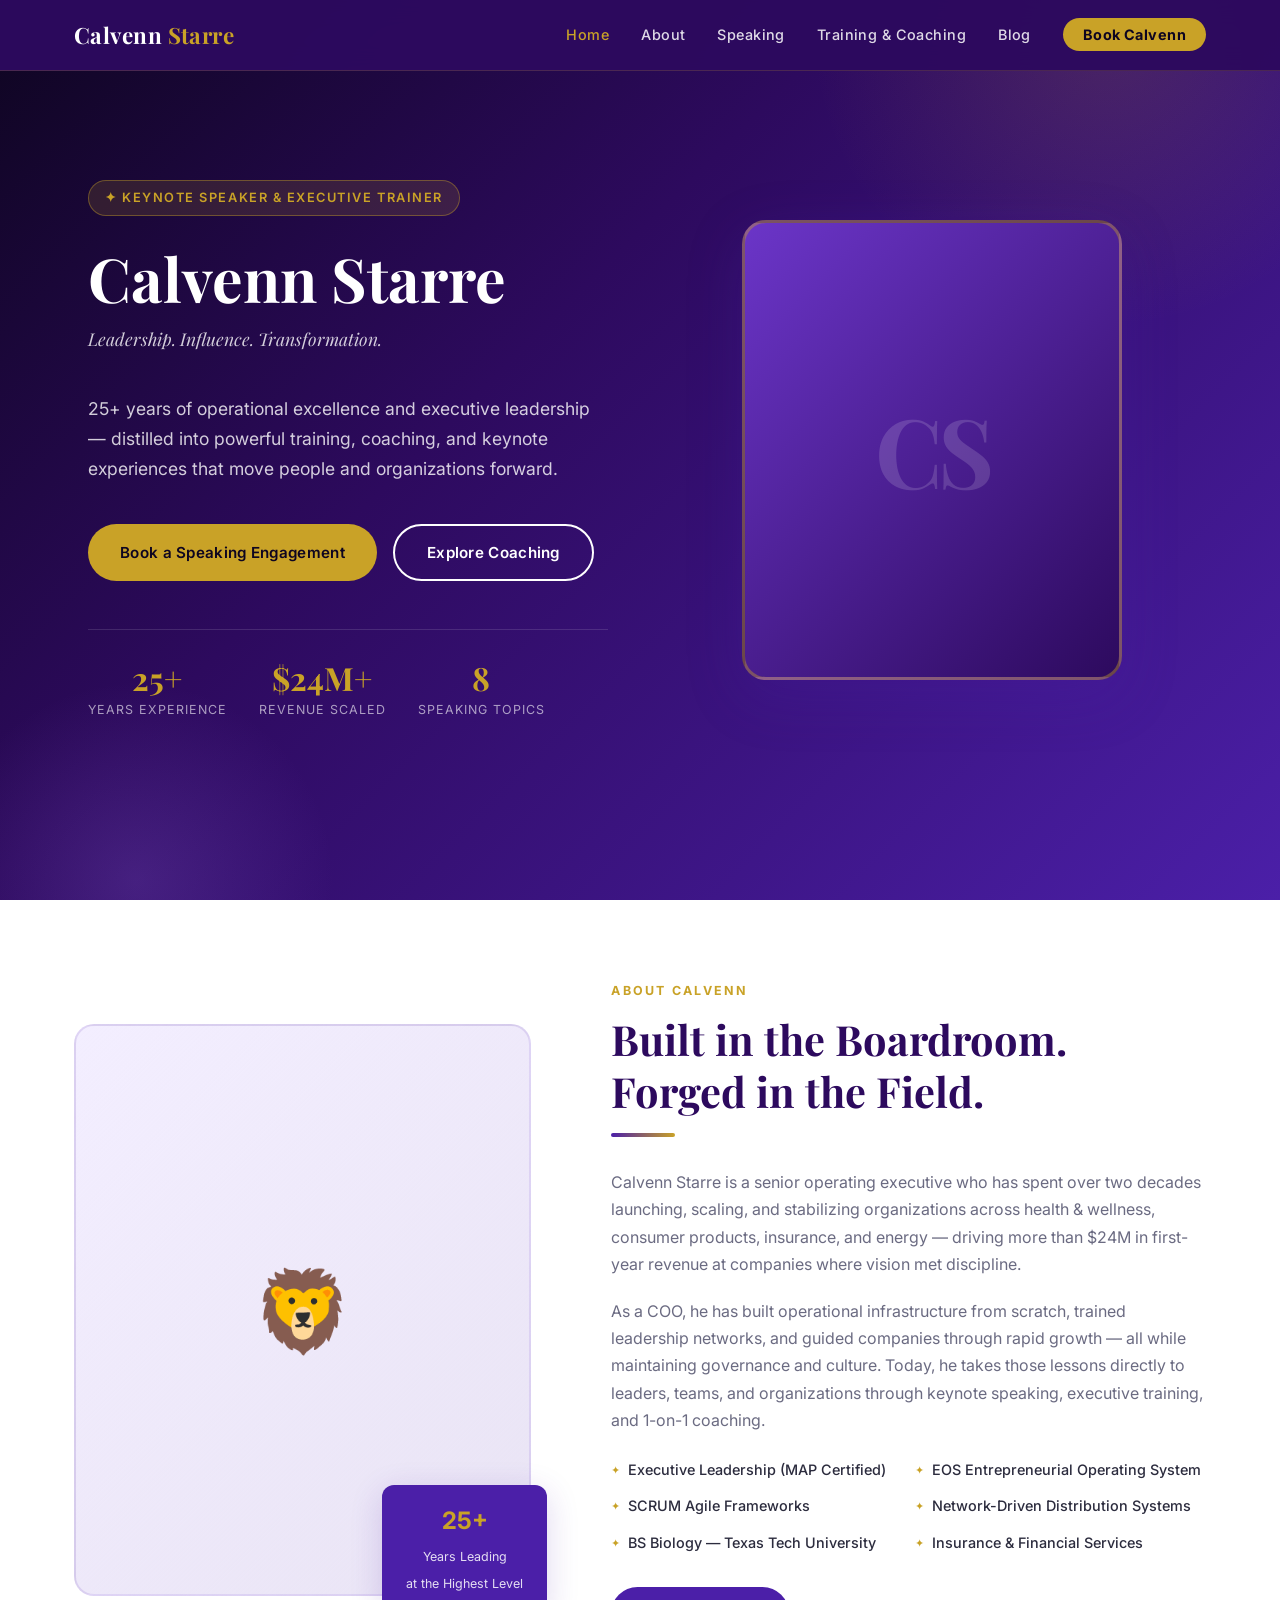
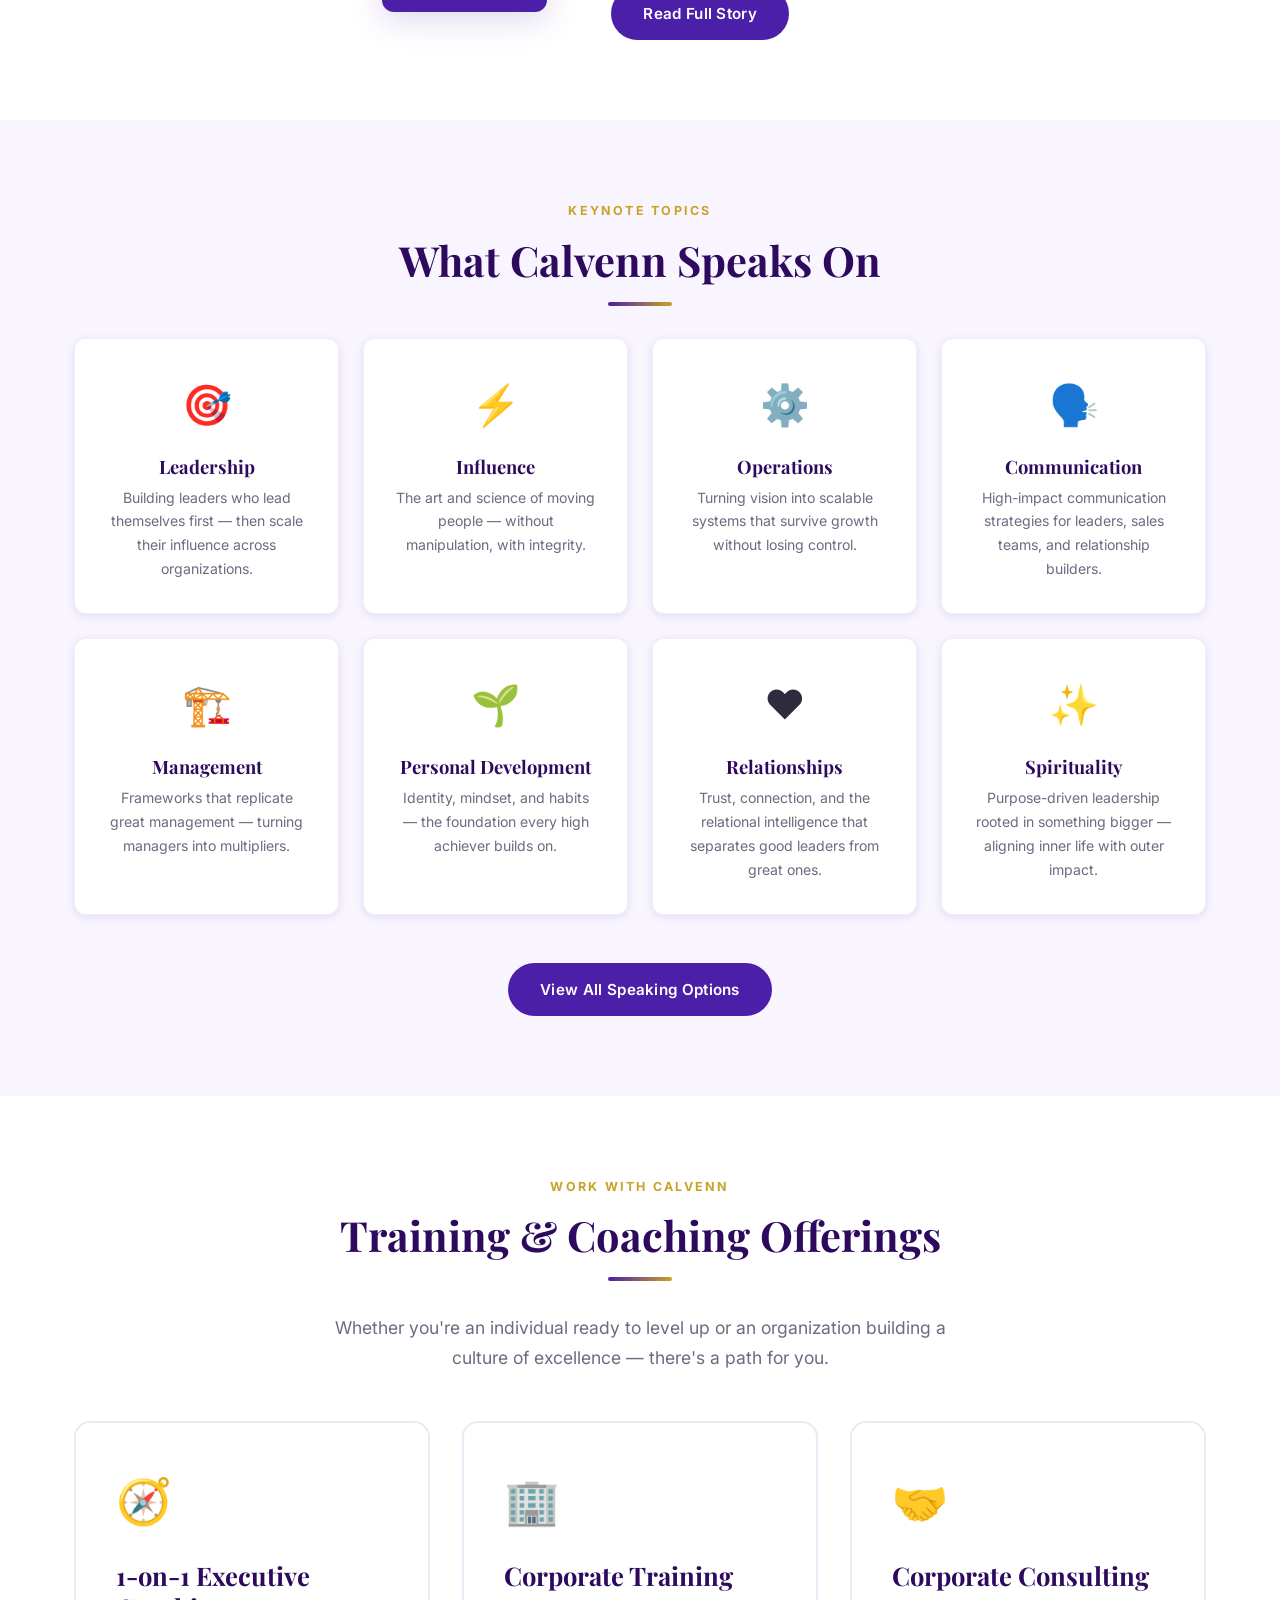
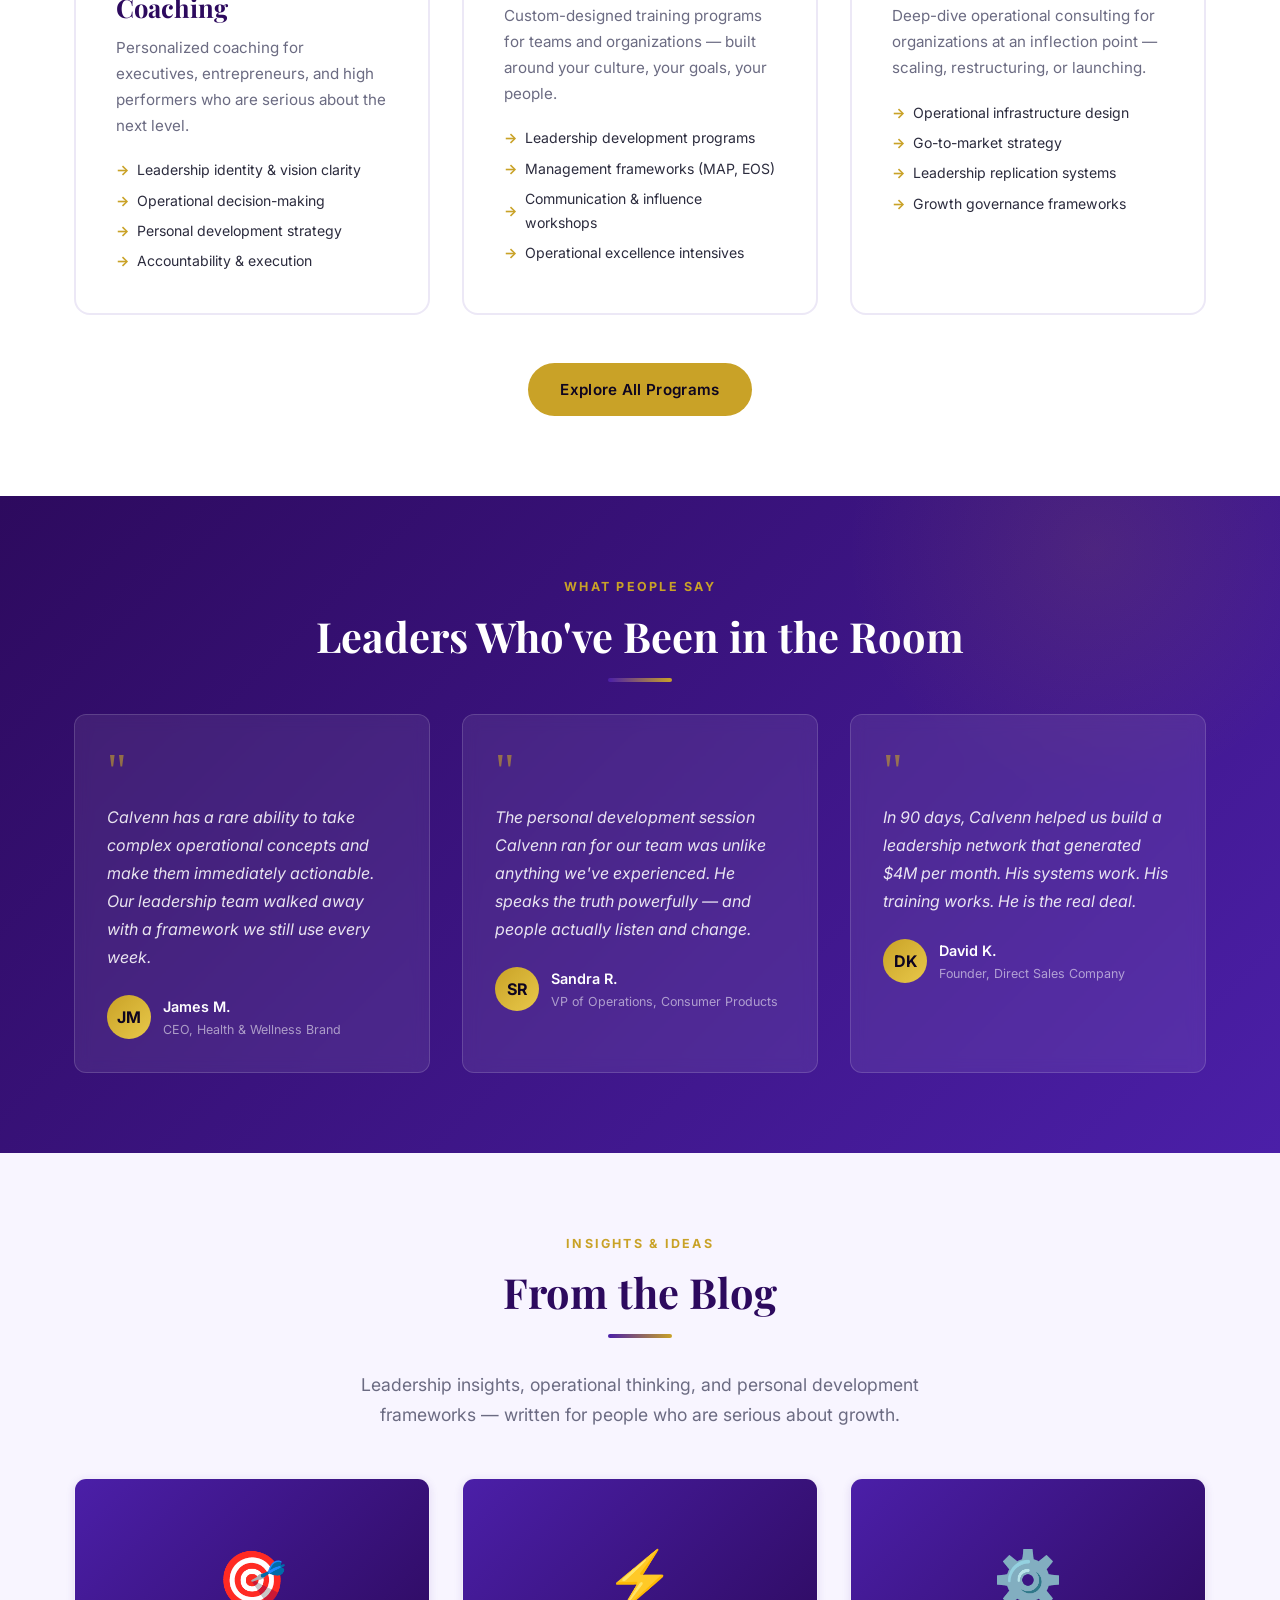
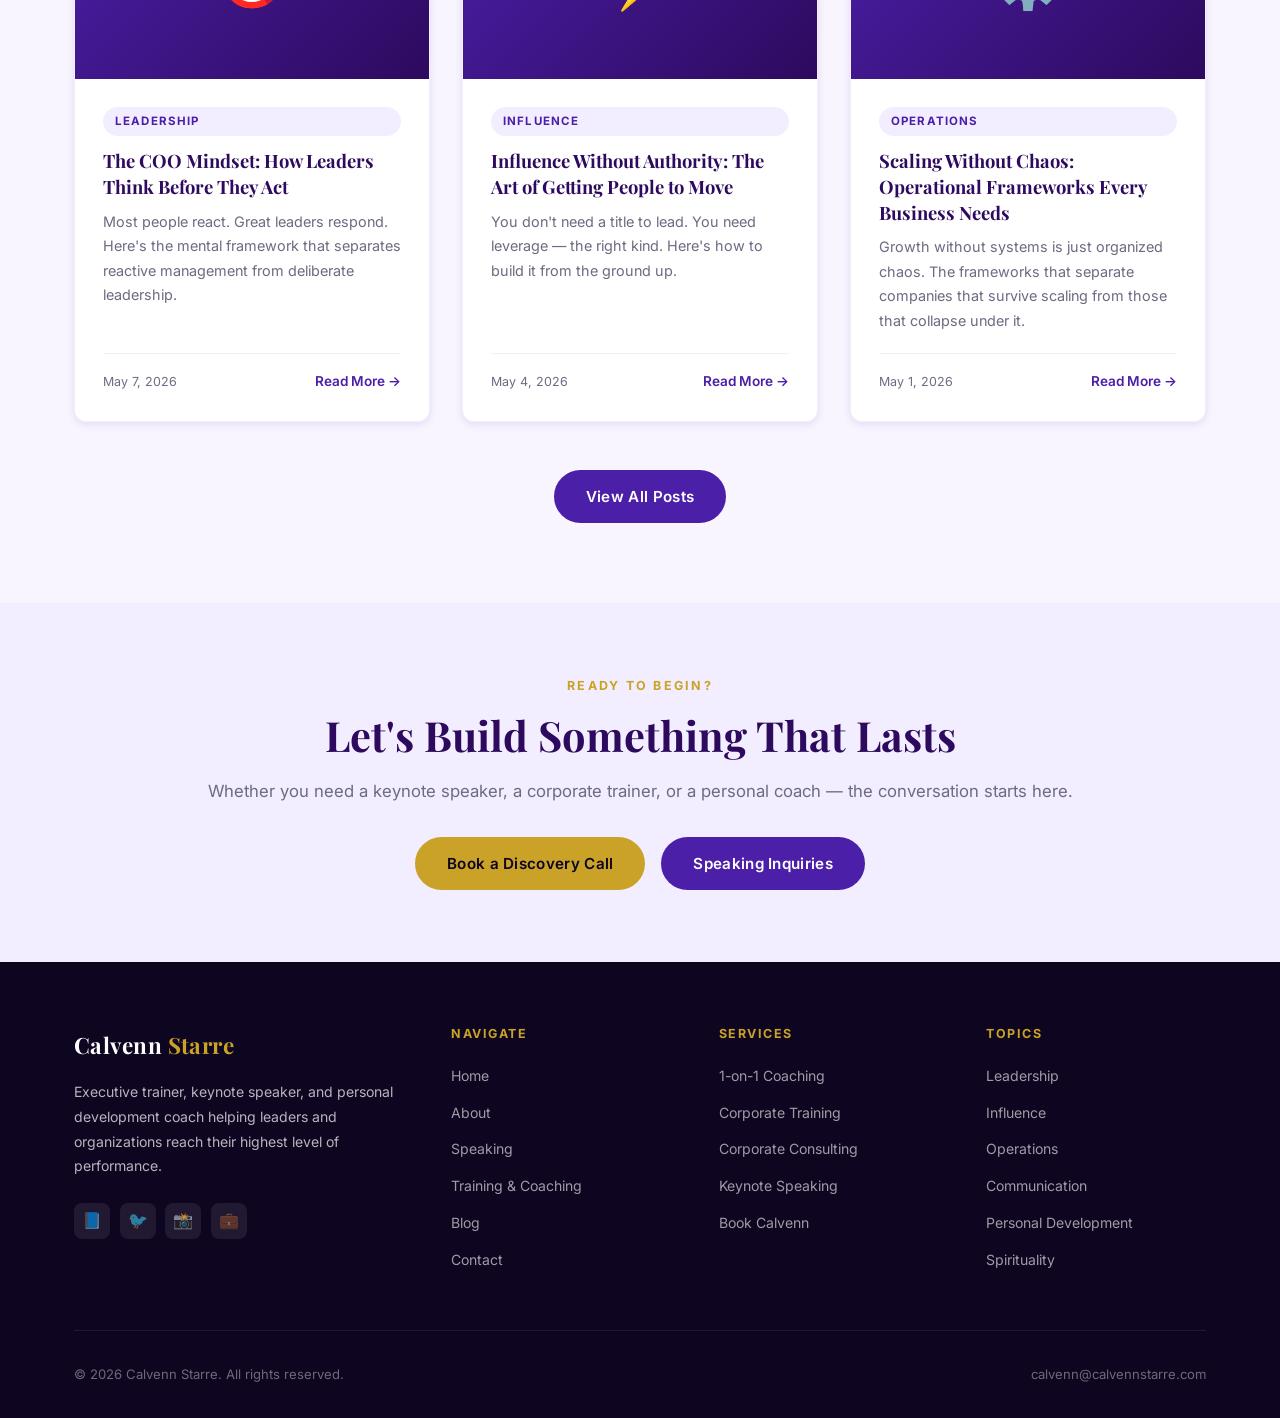
==== index.html @ dfe0d77c "Initial build: Calvenn Starre personal website — royal purple theme, 6 pages + 5 blog posts" ====
<!DOCTYPE html>
<html lang="en">
<head>
  <meta charset="UTF-8" />
  <meta name="viewport" content="width=device-width, initial-scale=1.0" />
  <title>Calvenn Starre — Executive Trainer, Keynote Speaker & Coach</title>
  <meta name="description" content="Calvenn Starre is an executive trainer, keynote speaker, and personal development coach with 25+ years scaling organizations and leading high-performance teams." />
  <link rel="preconnect" href="https://fonts.googleapis.com" />
  <link href="https://fonts.googleapis.com/css2?family=Playfair+Display:ital,wght@0,600;0,700;1,500&family=Inter:wght@400;500;600;700&display=swap" rel="stylesheet" />
  <link rel="stylesheet" href="css/style.css" />
</head>
<body>

<!-- NAV -->
<nav>
  <div class="nav-inner">
    <a href="index.html" class="nav-logo">Calvenn <span>Starre</span></a>
    <ul class="nav-links">
      <li><a href="index.html" class="active">Home</a></li>
      <li><a href="about.html">About</a></li>
      <li><a href="speaking.html">Speaking</a></li>
      <li><a href="training.html">Training & Coaching</a></li>
      <li><a href="blog/index.html">Blog</a></li>
      <li><a href="contact.html" class="nav-cta">Book Calvenn</a></li>
    </ul>
    <button class="hamburger" aria-label="Menu">
      <span></span><span></span><span></span>
    </button>
  </div>
</nav>

<!-- HERO -->
<section class="hero">
  <div class="container">
    <div class="hero-inner">
      <div class="hero-content">
        <div class="hero-tag">✦ Keynote Speaker &amp; Executive Trainer</div>
        <h1>Calvenn Starre</h1>
        <p class="hero-subtitle">Leadership. Influence. Transformation.</p>
        <p>25+ years of operational excellence and executive leadership — distilled into powerful training, coaching, and keynote experiences that move people and organizations forward.</p>
        <div class="hero-buttons">
          <a href="speaking.html" class="btn btn-primary">Book a Speaking Engagement</a>
          <a href="training.html" class="btn btn-outline">Explore Coaching</a>
        </div>
        <div class="hero-stats">
          <div class="stat-item">
            <div class="stat-number">25+</div>
            <div class="stat-label">Years Experience</div>
          </div>
          <div class="stat-item">
            <div class="stat-number">$24M+</div>
            <div class="stat-label">Revenue Scaled</div>
          </div>
          <div class="stat-item">
            <div class="stat-number">8</div>
            <div class="stat-label">Speaking Topics</div>
          </div>
        </div>
      </div>
      <div class="hero-image">
        <div class="hero-avatar">
          <div class="hero-avatar-placeholder">CS</div>
        </div>
      </div>
    </div>
  </div>
</section>

<!-- ABOUT SNIPPET -->
<section class="about-section">
  <div class="container">
    <div class="about-inner">
      <div class="about-image-wrap">
        <div class="about-img-box">🦁</div>
        <div class="about-badge">
          <strong>25+</strong>
          <span>Years Leading<br>at the Highest Level</span>
        </div>
      </div>
      <div class="about-content">
        <span class="section-label">About Calvenn</span>
        <h2 class="section-title">Built in the Boardroom.<br>Forged in the Field.</h2>
        <div class="divider left"></div>
        <p>Calvenn Starre is a senior operating executive who has spent over two decades launching, scaling, and stabilizing organizations across health &amp; wellness, consumer products, insurance, and energy — driving more than $24M in first-year revenue at companies where vision met discipline.</p>
        <p>As a COO, he has built operational infrastructure from scratch, trained leadership networks, and guided companies through rapid growth — all while maintaining governance and culture. Today, he takes those lessons directly to leaders, teams, and organizations through keynote speaking, executive training, and 1-on-1 coaching.</p>
        <ul class="credential-list">
          <li>Executive Leadership (MAP Certified)</li>
          <li>EOS Entrepreneurial Operating System</li>
          <li>SCRUM Agile Frameworks</li>
          <li>Network-Driven Distribution Systems</li>
          <li>BS Biology — Texas Tech University</li>
          <li>Insurance &amp; Financial Services</li>
        </ul>
        <a href="about.html" class="btn btn-purple">Read Full Story</a>
      </div>
    </div>
  </div>
</section>

<!-- SPEAKING TOPICS -->
<section class="topics-section">
  <div class="container">
    <div class="text-center">
      <span class="section-label">Keynote Topics</span>
      <h2 class="section-title">What Calvenn Speaks On</h2>
      <div class="divider"></div>
    </div>
    <div class="grid-4">
      <div class="topic-card">
        <div class="topic-icon">🎯</div>
        <h4>Leadership</h4>
        <p>Building leaders who lead themselves first — then scale their influence across organizations.</p>
      </div>
      <div class="topic-card">
        <div class="topic-icon">⚡</div>
        <h4>Influence</h4>
        <p>The art and science of moving people — without manipulation, with integrity.</p>
      </div>
      <div class="topic-card">
        <div class="topic-icon">⚙️</div>
        <h4>Operations</h4>
        <p>Turning vision into scalable systems that survive growth without losing control.</p>
      </div>
      <div class="topic-card">
        <div class="topic-icon">🗣️</div>
        <h4>Communication</h4>
        <p>High-impact communication strategies for leaders, sales teams, and relationship builders.</p>
      </div>
      <div class="topic-card">
        <div class="topic-icon">🏗️</div>
        <h4>Management</h4>
        <p>Frameworks that replicate great management — turning managers into multipliers.</p>
      </div>
      <div class="topic-card">
        <div class="topic-icon">🌱</div>
        <h4>Personal Development</h4>
        <p>Identity, mindset, and habits — the foundation every high achiever builds on.</p>
      </div>
      <div class="topic-card">
        <div class="topic-icon">❤️</div>
        <h4>Relationships</h4>
        <p>Trust, connection, and the relational intelligence that separates good leaders from great ones.</p>
      </div>
      <div class="topic-card">
        <div class="topic-icon">✨</div>
        <h4>Spirituality</h4>
        <p>Purpose-driven leadership rooted in something bigger — aligning inner life with outer impact.</p>
      </div>
    </div>
    <div class="text-center" style="margin-top:3rem;">
      <a href="speaking.html" class="btn btn-purple">View All Speaking Options</a>
    </div>
  </div>
</section>

<!-- SERVICES -->
<section class="services-section">
  <div class="container">
    <div class="text-center">
      <span class="section-label">Work With Calvenn</span>
      <h2 class="section-title">Training &amp; Coaching Offerings</h2>
      <div class="divider"></div>
      <p class="section-subtitle">Whether you're an individual ready to level up or an organization building a culture of excellence — there's a path for you.</p>
    </div>
    <div class="grid-3">
      <div class="service-card">
        <div class="service-icon">🧭</div>
        <h3>1-on-1 Executive Coaching</h3>
        <p>Personalized coaching for executives, entrepreneurs, and high performers who are serious about the next level.</p>
        <ul class="service-list">
          <li>Leadership identity &amp; vision clarity</li>
          <li>Operational decision-making</li>
          <li>Personal development strategy</li>
          <li>Accountability &amp; execution</li>
        </ul>
      </div>
      <div class="service-card">
        <div class="service-icon">🏢</div>
        <h3>Corporate Training</h3>
        <p>Custom-designed training programs for teams and organizations — built around your culture, your goals, your people.</p>
        <ul class="service-list">
          <li>Leadership development programs</li>
          <li>Management frameworks (MAP, EOS)</li>
          <li>Communication &amp; influence workshops</li>
          <li>Operational excellence intensives</li>
        </ul>
      </div>
      <div class="service-card">
        <div class="service-icon">🤝</div>
        <h3>Corporate Consulting</h3>
        <p>Deep-dive operational consulting for organizations at an inflection point — scaling, restructuring, or launching.</p>
        <ul class="service-list">
          <li>Operational infrastructure design</li>
          <li>Go-to-market strategy</li>
          <li>Leadership replication systems</li>
          <li>Growth governance frameworks</li>
        </ul>
      </div>
    </div>
    <div class="text-center" style="margin-top:3rem;">
      <a href="training.html" class="btn btn-primary">Explore All Programs</a>
    </div>
  </div>
</section>

<!-- TESTIMONIALS -->
<section class="testimonials-section">
  <div class="container">
    <div class="text-center">
      <span class="section-label" style="color: var(--gold);">What People Say</span>
      <h2 class="section-title text-white">Leaders Who've Been in the Room</h2>
      <div class="divider"></div>
    </div>
    <div class="grid-3">
      <div class="testimonial-card">
        <div class="testimonial-quote">"</div>
        <p class="testimonial-text">Calvenn has a rare ability to take complex operational concepts and make them immediately actionable. Our leadership team walked away with a framework we still use every week.</p>
        <div class="testimonial-author">
          <div class="author-avatar">JM</div>
          <div>
            <div class="author-name">James M.</div>
            <div class="author-title">CEO, Health &amp; Wellness Brand</div>
          </div>
        </div>
      </div>
      <div class="testimonial-card">
        <div class="testimonial-quote">"</div>
        <p class="testimonial-text">The personal development session Calvenn ran for our team was unlike anything we've experienced. He speaks the truth powerfully — and people actually listen and change.</p>
        <div class="testimonial-author">
          <div class="author-avatar">SR</div>
          <div>
            <div class="author-name">Sandra R.</div>
            <div class="author-title">VP of Operations, Consumer Products</div>
          </div>
        </div>
      </div>
      <div class="testimonial-card">
        <div class="testimonial-quote">"</div>
        <p class="testimonial-text">In 90 days, Calvenn helped us build a leadership network that generated $4M per month. His systems work. His training works. He is the real deal.</p>
        <div class="testimonial-author">
          <div class="author-avatar">DK</div>
          <div>
            <div class="author-name">David K.</div>
            <div class="author-title">Founder, Direct Sales Company</div>
          </div>
        </div>
      </div>
    </div>
  </div>
</section>

<!-- BLOG PREVIEW -->
<section class="blog-section">
  <div class="container">
    <div class="text-center">
      <span class="section-label">Insights &amp; Ideas</span>
      <h2 class="section-title">From the Blog</h2>
      <div class="divider"></div>
      <p class="section-subtitle">Leadership insights, operational thinking, and personal development frameworks — written for people who are serious about growth.</p>
    </div>
    <div class="grid-3">
      <div class="blog-card">
        <div class="blog-card-img">🎯</div>
        <div class="blog-card-body">
          <span class="blog-tag">Leadership</span>
          <h3>The COO Mindset: How Leaders Think Before They Act</h3>
          <p>Most people react. Great leaders respond. Here's the mental framework that separates reactive management from deliberate leadership.</p>
          <div class="blog-meta">
            <span>May 7, 2026</span>
            <a href="blog/coo-mindset.html" class="read-more">Read More →</a>
          </div>
        </div>
      </div>
      <div class="blog-card">
        <div class="blog-card-img">⚡</div>
        <div class="blog-card-body">
          <span class="blog-tag">Influence</span>
          <h3>Influence Without Authority: The Art of Getting People to Move</h3>
          <p>You don't need a title to lead. You need leverage — the right kind. Here's how to build it from the ground up.</p>
          <div class="blog-meta">
            <span>May 4, 2026</span>
            <a href="blog/influence-without-authority.html" class="read-more">Read More →</a>
          </div>
        </div>
      </div>
      <div class="blog-card">
        <div class="blog-card-img">⚙️</div>
        <div class="blog-card-body">
          <span class="blog-tag">Operations</span>
          <h3>Scaling Without Chaos: Operational Frameworks Every Business Needs</h3>
          <p>Growth without systems is just organized chaos. The frameworks that separate companies that survive scaling from those that collapse under it.</p>
          <div class="blog-meta">
            <span>May 1, 2026</span>
            <a href="blog/scaling-without-chaos.html" class="read-more">Read More →</a>
          </div>
        </div>
      </div>
    </div>
    <div class="text-center" style="margin-top:3rem;">
      <a href="blog/index.html" class="btn btn-purple">View All Posts</a>
    </div>
  </div>
</section>

<!-- CTA -->
<section class="cta-section">
  <div class="container">
    <span class="section-label">Ready to Begin?</span>
    <h2>Let's Build Something That Lasts</h2>
    <p>Whether you need a keynote speaker, a corporate trainer, or a personal coach — the conversation starts here.</p>
    <div style="display:flex; gap:1rem; justify-content:center; flex-wrap:wrap;">
      <a href="contact.html" class="btn btn-primary">Book a Discovery Call</a>
      <a href="speaking.html" class="btn btn-purple">Speaking Inquiries</a>
    </div>
  </div>
</section>

<!-- FOOTER -->
<footer>
  <div class="container">
    <div class="footer-inner">
      <div class="footer-brand">
        <a href="index.html" class="nav-logo">Calvenn <span>Starre</span></a>
        <p>Executive trainer, keynote speaker, and personal development coach helping leaders and organizations reach their highest level of performance.</p>
        <div class="footer-social">
          <a href="https://facebook.com/calvennstarre" target="_blank" rel="noopener" title="Facebook">📘</a>
          <a href="https://x.com/calvenn" target="_blank" rel="noopener" title="X / Twitter">🐦</a>
          <a href="https://instagram.com/calvennstarre" target="_blank" rel="noopener" title="Instagram">📸</a>
          <a href="https://linkedin.com/in/calvennstarre" target="_blank" rel="noopener" title="LinkedIn">💼</a>
        </div>
      </div>
      <div class="footer-col">
        <h5>Navigate</h5>
        <ul>
          <li><a href="index.html">Home</a></li>
          <li><a href="about.html">About</a></li>
          <li><a href="speaking.html">Speaking</a></li>
          <li><a href="training.html">Training &amp; Coaching</a></li>
          <li><a href="blog/index.html">Blog</a></li>
          <li><a href="contact.html">Contact</a></li>
        </ul>
      </div>
      <div class="footer-col">
        <h5>Services</h5>
        <ul>
          <li><a href="training.html">1-on-1 Coaching</a></li>
          <li><a href="training.html">Corporate Training</a></li>
          <li><a href="training.html">Corporate Consulting</a></li>
          <li><a href="speaking.html">Keynote Speaking</a></li>
          <li><a href="contact.html">Book Calvenn</a></li>
        </ul>
      </div>
      <div class="footer-col">
        <h5>Topics</h5>
        <ul>
          <li><a href="speaking.html">Leadership</a></li>
          <li><a href="speaking.html">Influence</a></li>
          <li><a href="speaking.html">Operations</a></li>
          <li><a href="speaking.html">Communication</a></li>
          <li><a href="speaking.html">Personal Development</a></li>
          <li><a href="speaking.html">Spirituality</a></li>
        </ul>
      </div>
    </div>
    <div class="footer-bottom">
      <span>© 2026 Calvenn Starre. All rights reserved.</span>
      <span>calvenn@calvennstarre.com</span>
    </div>
  </div>
</footer>

<script src="js/main.js"></script>
</body>
</html>
---- css/style.css ----
/* ================================================
   CALVENN STARRE — Personal Website
   Theme: Royal Purple + Gold
   ================================================ */

:root {
  --purple-deep:   #2D0A5E;
  --purple-royal:  #4B1FA8;
  --purple-mid:    #6B35C8;
  --purple-light:  #9B6EE8;
  --purple-pale:   #F3EEFF;
  --gold:          #C9A227;
  --gold-light:    #E8C84A;
  --dark:          #0E0520;
  --charcoal:      #2C2C3E;
  --gray:          #6B6B82;
  --light-gray:    #F8F5FF;
  --white:         #FFFFFF;
  --font-heading:  'Playfair Display', Georgia, serif;
  --font-body:     'Inter', 'Segoe UI', sans-serif;
  --shadow-sm:     0 2px 8px rgba(75,31,168,0.12);
  --shadow-md:     0 8px 32px rgba(75,31,168,0.18);
  --shadow-lg:     0 16px 56px rgba(75,31,168,0.22);
  --radius:        12px;
  --transition:    all 0.3s ease;
}

*, *::before, *::after { box-sizing: border-box; margin: 0; padding: 0; }

html { scroll-behavior: smooth; }

body {
  font-family: var(--font-body);
  color: var(--charcoal);
  background: var(--white);
  line-height: 1.7;
  font-size: 16px;
}

img { max-width: 100%; height: auto; display: block; }
a { color: var(--purple-royal); text-decoration: none; transition: var(--transition); }
a:hover { color: var(--gold); }

/* ── TYPOGRAPHY ──────────────────────────────── */
h1,h2,h3,h4,h5 {
  font-family: var(--font-heading);
  line-height: 1.25;
  color: var(--purple-deep);
}
h1 { font-size: clamp(2.2rem, 5vw, 3.8rem); }
h2 { font-size: clamp(1.8rem, 3.5vw, 2.6rem); }
h3 { font-size: clamp(1.2rem, 2.5vw, 1.6rem); }
h4 { font-size: 1.15rem; }

.section-label {
  font-size: 0.78rem;
  font-weight: 700;
  letter-spacing: 0.18em;
  text-transform: uppercase;
  color: var(--gold);
  display: block;
  margin-bottom: 0.75rem;
}

.section-title {
  margin-bottom: 1rem;
}

.section-subtitle {
  font-size: 1.1rem;
  color: var(--gray);
  max-width: 620px;
  margin: 0 auto 3rem;
}

/* ── LAYOUT ──────────────────────────────────── */
.container {
  max-width: 1180px;
  margin: 0 auto;
  padding: 0 1.5rem;
}

section { padding: 5rem 0; }

.text-center { text-align: center; }
.text-white { color: var(--white) !important; }
.text-gold { color: var(--gold) !important; }

/* ── BUTTONS ─────────────────────────────────── */
.btn {
  display: inline-flex;
  align-items: center;
  gap: 0.5rem;
  padding: 0.85rem 2rem;
  border-radius: 50px;
  font-weight: 600;
  font-size: 0.95rem;
  cursor: pointer;
  border: none;
  transition: var(--transition);
  text-decoration: none;
  letter-spacing: 0.02em;
}

.btn-primary {
  background: var(--gold);
  color: var(--dark);
}
.btn-primary:hover {
  background: var(--gold-light);
  color: var(--dark);
  transform: translateY(-2px);
  box-shadow: 0 6px 24px rgba(201,162,39,0.4);
}

.btn-outline {
  background: transparent;
  color: var(--white);
  border: 2px solid var(--white);
}
.btn-outline:hover {
  background: var(--white);
  color: var(--purple-royal);
  transform: translateY(-2px);
}

.btn-purple {
  background: var(--purple-royal);
  color: var(--white);
}
.btn-purple:hover {
  background: var(--purple-deep);
  color: var(--white);
  transform: translateY(-2px);
  box-shadow: var(--shadow-md);
}

/* ── NAV ─────────────────────────────────────── */
nav {
  position: fixed;
  top: 0; left: 0; right: 0;
  z-index: 1000;
  background: rgba(45, 10, 94, 0.97);
  backdrop-filter: blur(12px);
  border-bottom: 1px solid rgba(201,162,39,0.2);
  transition: var(--transition);
}

.nav-inner {
  display: flex;
  align-items: center;
  justify-content: space-between;
  padding: 1rem 1.5rem;
  max-width: 1180px;
  margin: 0 auto;
}

.nav-logo {
  font-family: var(--font-heading);
  font-size: 1.4rem;
  color: var(--white);
  font-weight: 700;
  letter-spacing: 0.02em;
}
.nav-logo span { color: var(--gold); }

.nav-links {
  display: flex;
  align-items: center;
  gap: 2rem;
  list-style: none;
}

.nav-links a {
  color: rgba(255,255,255,0.85);
  font-size: 0.9rem;
  font-weight: 500;
  letter-spacing: 0.03em;
  transition: var(--transition);
}
.nav-links a:hover, .nav-links a.active { color: var(--gold); }

.nav-cta {
  background: var(--gold);
  color: var(--dark) !important;
  padding: 0.5rem 1.25rem;
  border-radius: 50px;
  font-weight: 700 !important;
}
.nav-cta:hover {
  background: var(--gold-light) !important;
  color: var(--dark) !important;
}

.hamburger {
  display: none;
  flex-direction: column;
  gap: 5px;
  cursor: pointer;
  background: none;
  border: none;
  padding: 4px;
}
.hamburger span {
  display: block;
  width: 24px;
  height: 2px;
  background: var(--white);
  border-radius: 2px;
  transition: var(--transition);
}

/* ── HERO ────────────────────────────────────── */
.hero {
  background: linear-gradient(135deg, var(--dark) 0%, var(--purple-deep) 40%, var(--purple-royal) 100%);
  min-height: 100vh;
  display: flex;
  align-items: center;
  position: relative;
  overflow: hidden;
  padding-top: 80px;
}

.hero::before {
  content: '';
  position: absolute;
  top: -30%;
  right: -10%;
  width: 600px;
  height: 600px;
  background: radial-gradient(circle, rgba(201,162,39,0.15) 0%, transparent 70%);
  pointer-events: none;
}

.hero::after {
  content: '';
  position: absolute;
  bottom: -20%;
  left: -5%;
  width: 400px;
  height: 400px;
  background: radial-gradient(circle, rgba(155,110,232,0.2) 0%, transparent 70%);
  pointer-events: none;
}

.hero-inner {
  display: grid;
  grid-template-columns: 1fr 1fr;
  gap: 4rem;
  align-items: center;
  padding: 4rem 0;
}

.hero-tag {
  display: inline-flex;
  align-items: center;
  gap: 0.5rem;
  background: rgba(201,162,39,0.15);
  border: 1px solid rgba(201,162,39,0.4);
  color: var(--gold);
  font-size: 0.8rem;
  font-weight: 600;
  letter-spacing: 0.12em;
  text-transform: uppercase;
  padding: 0.4rem 1rem;
  border-radius: 50px;
  margin-bottom: 1.5rem;
}

.hero h1 {
  color: var(--white);
  margin-bottom: 0.5rem;
}

.hero-subtitle {
  font-family: var(--font-heading);
  font-size: clamp(1.1rem, 2vw, 1.4rem);
  color: var(--gold);
  margin-bottom: 1.5rem;
  font-style: italic;
}

.hero p {
  color: rgba(255,255,255,0.8);
  font-size: 1.1rem;
  margin-bottom: 2.5rem;
  max-width: 520px;
}

.hero-buttons {
  display: flex;
  gap: 1rem;
  flex-wrap: wrap;
}

.hero-image {
  display: flex;
  justify-content: center;
  align-items: center;
}

.hero-avatar {
  width: 380px;
  height: 460px;
  border-radius: 24px;
  background: linear-gradient(135deg, var(--purple-mid), var(--purple-deep));
  border: 3px solid rgba(201,162,39,0.4);
  display: flex;
  align-items: center;
  justify-content: center;
  position: relative;
  box-shadow: var(--shadow-lg);
}

.hero-avatar-placeholder {
  font-family: var(--font-heading);
  font-size: 6rem;
  color: rgba(255,255,255,0.15);
  font-weight: 700;
  letter-spacing: -0.05em;
}

.hero-stats {
  display: flex;
  gap: 2rem;
  margin-top: 3rem;
  padding-top: 2rem;
  border-top: 1px solid rgba(255,255,255,0.12);
}

.stat-item { text-align: center; }
.stat-number {
  font-family: var(--font-heading);
  font-size: 2rem;
  font-weight: 700;
  color: var(--gold);
  line-height: 1;
}
.stat-label {
  font-size: 0.78rem;
  color: rgba(255,255,255,0.6);
  text-transform: uppercase;
  letter-spacing: 0.08em;
  margin-top: 0.3rem;
}

/* ── PAGE HERO (inner pages) ─────────────────── */
.page-hero {
  background: linear-gradient(135deg, var(--dark) 0%, var(--purple-deep) 60%, var(--purple-royal) 100%);
  padding: 8rem 0 5rem;
  text-align: center;
  position: relative;
  overflow: hidden;
}

.page-hero::before {
  content: '';
  position: absolute;
  top: -20%; right: -5%;
  width: 500px; height: 500px;
  background: radial-gradient(circle, rgba(201,162,39,0.12) 0%, transparent 70%);
  pointer-events: none;
}

.page-hero h1 { color: var(--white); margin-bottom: 1rem; }
.page-hero p { color: rgba(255,255,255,0.75); font-size: 1.15rem; max-width: 580px; margin: 0 auto; }

/* ── CARDS ───────────────────────────────────── */
.card {
  background: var(--white);
  border-radius: var(--radius);
  box-shadow: var(--shadow-sm);
  padding: 2.5rem;
  border: 1px solid rgba(75,31,168,0.08);
  transition: var(--transition);
}
.card:hover {
  box-shadow: var(--shadow-md);
  transform: translateY(-4px);
  border-color: rgba(201,162,39,0.25);
}

.card-icon {
  width: 56px; height: 56px;
  background: var(--purple-pale);
  border-radius: 14px;
  display: flex;
  align-items: center;
  justify-content: center;
  font-size: 1.6rem;
  margin-bottom: 1.25rem;
}

/* ── GRID LAYOUTS ────────────────────────────── */
.grid-2 { display: grid; grid-template-columns: repeat(2, 1fr); gap: 2rem; }
.grid-3 { display: grid; grid-template-columns: repeat(3, 1fr); gap: 2rem; }
.grid-4 { display: grid; grid-template-columns: repeat(4, 1fr); gap: 1.5rem; }

/* ── ABOUT SECTION (home) ────────────────────── */
.about-section {
  background: var(--white);
}

.about-inner {
  display: grid;
  grid-template-columns: 1fr 1.3fr;
  gap: 5rem;
  align-items: center;
}

.about-image-wrap {
  position: relative;
}

.about-img-box {
  width: 100%;
  aspect-ratio: 4/5;
  background: linear-gradient(135deg, var(--purple-pale), rgba(75,31,168,0.12));
  border-radius: 20px;
  border: 2px solid rgba(75,31,168,0.12);
  display: flex;
  align-items: center;
  justify-content: center;
  font-size: 5rem;
  color: var(--purple-light);
}

.about-badge {
  position: absolute;
  bottom: -1rem;
  right: -1rem;
  background: var(--purple-royal);
  color: var(--white);
  padding: 1rem 1.5rem;
  border-radius: var(--radius);
  box-shadow: var(--shadow-md);
  text-align: center;
}
.about-badge strong { display: block; font-size: 1.5rem; color: var(--gold); }
.about-badge span { font-size: 0.78rem; opacity: 0.85; }

.about-content p { margin-bottom: 1.25rem; color: var(--gray); }

.credential-list {
  list-style: none;
  display: grid;
  grid-template-columns: 1fr 1fr;
  gap: 0.75rem;
  margin: 1.5rem 0 2rem;
}
.credential-list li {
  display: flex;
  align-items: center;
  gap: 0.5rem;
  font-size: 0.9rem;
  color: var(--charcoal);
  font-weight: 500;
}
.credential-list li::before {
  content: '✦';
  color: var(--gold);
  font-size: 0.7rem;
  flex-shrink: 0;
}

/* ── TOPICS ──────────────────────────────────── */
.topics-section {
  background: var(--light-gray);
}

.topic-card {
  background: var(--white);
  border-radius: var(--radius);
  padding: 2rem;
  text-align: center;
  box-shadow: var(--shadow-sm);
  border: 1px solid rgba(75,31,168,0.07);
  transition: var(--transition);
}
.topic-card:hover {
  box-shadow: var(--shadow-md);
  transform: translateY(-4px);
  border-color: var(--gold);
}
.topic-card .topic-icon {
  font-size: 2.5rem;
  margin-bottom: 1rem;
}
.topic-card h4 {
  color: var(--purple-deep);
  margin-bottom: 0.5rem;
}
.topic-card p {
  font-size: 0.88rem;
  color: var(--gray);
}

/* ── SERVICES ────────────────────────────────── */
.services-section {
  background: var(--white);
}

.service-card {
  border: 2px solid rgba(75,31,168,0.1);
  border-radius: 16px;
  padding: 2.5rem;
  transition: var(--transition);
  position: relative;
  overflow: hidden;
}
.service-card::before {
  content: '';
  position: absolute;
  top: 0; left: 0; right: 0;
  height: 4px;
  background: linear-gradient(90deg, var(--purple-royal), var(--gold));
  transform: scaleX(0);
  transition: var(--transition);
}
.service-card:hover::before { transform: scaleX(1); }
.service-card:hover {
  border-color: rgba(201,162,39,0.3);
  box-shadow: var(--shadow-md);
  transform: translateY(-4px);
}

.service-icon { font-size: 2.8rem; margin-bottom: 1.25rem; }
.service-card h3 { color: var(--purple-deep); margin-bottom: 0.75rem; }
.service-card p { color: var(--gray); margin-bottom: 1.25rem; font-size: 0.95rem; }

.service-list {
  list-style: none;
  display: flex;
  flex-direction: column;
  gap: 0.4rem;
}
.service-list li {
  font-size: 0.88rem;
  color: var(--charcoal);
  display: flex;
  align-items: center;
  gap: 0.5rem;
}
.service-list li::before {
  content: '→';
  color: var(--gold);
  font-weight: 700;
}

/* ── TESTIMONIALS ────────────────────────────── */
.testimonials-section {
  background: linear-gradient(135deg, var(--purple-deep) 0%, var(--purple-royal) 100%);
  position: relative;
  overflow: hidden;
}

.testimonials-section::before {
  content: '';
  position: absolute;
  top: -30%; right: -5%;
  width: 500px; height: 500px;
  background: radial-gradient(circle, rgba(201,162,39,0.1) 0%, transparent 70%);
  pointer-events: none;
}

.testimonials-section .section-title { color: var(--white); }
.testimonials-section .section-subtitle { color: rgba(255,255,255,0.65); }

.testimonial-card {
  background: rgba(255,255,255,0.08);
  border: 1px solid rgba(255,255,255,0.15);
  border-radius: var(--radius);
  padding: 2rem;
  backdrop-filter: blur(8px);
}

.testimonial-quote {
  font-size: 3rem;
  line-height: 1;
  color: var(--gold);
  opacity: 0.6;
  font-family: Georgia, serif;
  margin-bottom: 0.5rem;
}

.testimonial-text {
  color: rgba(255,255,255,0.88);
  font-style: italic;
  font-size: 1rem;
  line-height: 1.75;
  margin-bottom: 1.5rem;
}

.testimonial-author {
  display: flex;
  align-items: center;
  gap: 0.75rem;
}

.author-avatar {
  width: 44px; height: 44px;
  border-radius: 50%;
  background: linear-gradient(135deg, var(--gold), var(--gold-light));
  display: flex;
  align-items: center;
  justify-content: center;
  font-weight: 700;
  color: var(--dark);
  font-size: 1rem;
  flex-shrink: 0;
}

.author-name {
  font-weight: 600;
  color: var(--white);
  font-size: 0.9rem;
}
.author-title {
  font-size: 0.78rem;
  color: rgba(255,255,255,0.55);
}

/* ── CTA BAND ─────────────────────────────────── */
.cta-section {
  background: var(--purple-pale);
  text-align: center;
  padding: 4.5rem 0;
}
.cta-section h2 { color: var(--purple-deep); margin-bottom: 1rem; }
.cta-section p { color: var(--gray); margin-bottom: 2rem; font-size: 1.05rem; }

/* ── BLOG ────────────────────────────────────── */
.blog-section { background: var(--light-gray); }

.blog-card {
  background: var(--white);
  border-radius: var(--radius);
  overflow: hidden;
  box-shadow: var(--shadow-sm);
  border: 1px solid rgba(75,31,168,0.07);
  transition: var(--transition);
  display: flex;
  flex-direction: column;
}
.blog-card:hover {
  box-shadow: var(--shadow-md);
  transform: translateY(-4px);
}

.blog-card-img {
  height: 200px;
  background: linear-gradient(135deg, var(--purple-royal), var(--purple-deep));
  display: flex;
  align-items: center;
  justify-content: center;
  font-size: 3.5rem;
  flex-shrink: 0;
}

.blog-card-body {
  padding: 1.75rem;
  flex: 1;
  display: flex;
  flex-direction: column;
}

.blog-tag {
  display: inline-block;
  background: var(--purple-pale);
  color: var(--purple-royal);
  font-size: 0.72rem;
  font-weight: 700;
  letter-spacing: 0.1em;
  text-transform: uppercase;
  padding: 0.3rem 0.75rem;
  border-radius: 50px;
  margin-bottom: 0.75rem;
}

.blog-card h3 {
  font-size: 1.15rem;
  color: var(--purple-deep);
  margin-bottom: 0.6rem;
  line-height: 1.4;
}

.blog-card p {
  font-size: 0.9rem;
  color: var(--gray);
  flex: 1;
  margin-bottom: 1.25rem;
}

.blog-meta {
  display: flex;
  align-items: center;
  justify-content: space-between;
  font-size: 0.78rem;
  color: var(--gray);
  border-top: 1px solid rgba(75,31,168,0.07);
  padding-top: 1rem;
}

.read-more {
  color: var(--purple-royal);
  font-weight: 600;
  font-size: 0.85rem;
  display: inline-flex;
  align-items: center;
  gap: 0.3rem;
}
.read-more:hover { color: var(--gold); }

/* ── BLOG POST PAGE ──────────────────────────── */
.post-content {
  max-width: 760px;
  margin: 0 auto;
  padding: 4rem 1.5rem;
}
.post-content h2 { color: var(--purple-deep); margin: 2rem 0 0.75rem; font-size: 1.5rem; }
.post-content h3 { color: var(--purple-mid); margin: 1.75rem 0 0.6rem; font-size: 1.2rem; }
.post-content p { color: var(--charcoal); margin-bottom: 1.25rem; line-height: 1.8; }
.post-content ul, .post-content ol { margin: 1rem 0 1.5rem 1.5rem; color: var(--charcoal); }
.post-content li { margin-bottom: 0.5rem; line-height: 1.75; }
.post-content blockquote {
  border-left: 4px solid var(--gold);
  background: var(--purple-pale);
  padding: 1.25rem 1.5rem;
  margin: 2rem 0;
  border-radius: 0 var(--radius) var(--radius) 0;
  font-style: italic;
  color: var(--purple-deep);
}

.post-header {
  max-width: 760px;
  margin: 0 auto;
}

.post-meta {
  display: flex;
  align-items: center;
  gap: 1rem;
  font-size: 0.85rem;
  color: rgba(255,255,255,0.65);
  margin-top: 1rem;
  flex-wrap: wrap;
}

/* ── CONTACT ─────────────────────────────────── */
.contact-section { background: var(--white); }

.contact-inner {
  display: grid;
  grid-template-columns: 1fr 1.4fr;
  gap: 4rem;
  align-items: start;
}

.contact-info h3 {
  color: var(--purple-deep);
  margin-bottom: 1rem;
}
.contact-info p { color: var(--gray); margin-bottom: 2rem; }

.contact-item {
  display: flex;
  align-items: flex-start;
  gap: 1rem;
  margin-bottom: 1.5rem;
}

.contact-item-icon {
  width: 44px; height: 44px;
  background: var(--purple-pale);
  border-radius: 10px;
  display: flex;
  align-items: center;
  justify-content: center;
  font-size: 1.2rem;
  flex-shrink: 0;
}

.contact-item-text strong {
  display: block;
  font-size: 0.78rem;
  text-transform: uppercase;
  letter-spacing: 0.1em;
  color: var(--gray);
  margin-bottom: 0.2rem;
}
.contact-item-text span { color: var(--charcoal); font-size: 0.95rem; }

.social-links {
  display: flex;
  gap: 0.75rem;
  margin-top: 2rem;
  flex-wrap: wrap;
}

.social-link {
  width: 42px; height: 42px;
  background: var(--purple-pale);
  border-radius: 10px;
  display: flex;
  align-items: center;
  justify-content: center;
  font-size: 1.15rem;
  color: var(--purple-royal);
  transition: var(--transition);
  text-decoration: none;
}
.social-link:hover {
  background: var(--purple-royal);
  color: var(--white);
  transform: translateY(-3px);
}

.contact-form {
  background: var(--light-gray);
  padding: 2.5rem;
  border-radius: 16px;
  border: 1px solid rgba(75,31,168,0.08);
}

.form-group { margin-bottom: 1.25rem; }

.form-group label {
  display: block;
  font-size: 0.85rem;
  font-weight: 600;
  color: var(--charcoal);
  margin-bottom: 0.5rem;
}

.form-group input,
.form-group select,
.form-group textarea {
  width: 100%;
  padding: 0.85rem 1rem;
  border: 2px solid rgba(75,31,168,0.12);
  border-radius: 8px;
  font-family: var(--font-body);
  font-size: 0.95rem;
  color: var(--charcoal);
  background: var(--white);
  transition: var(--transition);
  outline: none;
}

.form-group input:focus,
.form-group select:focus,
.form-group textarea:focus {
  border-color: var(--purple-royal);
  box-shadow: 0 0 0 3px rgba(75,31,168,0.1);
}

.form-group textarea { resize: vertical; min-height: 130px; }

/* ── FOOTER ──────────────────────────────────── */
footer {
  background: var(--dark);
  color: rgba(255,255,255,0.7);
  padding: 4rem 0 2rem;
}

.footer-inner {
  display: grid;
  grid-template-columns: 1.5fr 1fr 1fr 1fr;
  gap: 3rem;
  margin-bottom: 3rem;
}

.footer-brand .nav-logo {
  margin-bottom: 1rem;
  display: inline-block;
}
.footer-brand p {
  font-size: 0.88rem;
  line-height: 1.75;
  margin-bottom: 1.5rem;
}

.footer-social {
  display: flex;
  gap: 0.6rem;
}
.footer-social a {
  width: 36px; height: 36px;
  background: rgba(255,255,255,0.08);
  border-radius: 8px;
  display: flex;
  align-items: center;
  justify-content: center;
  color: rgba(255,255,255,0.65);
  font-size: 1rem;
  transition: var(--transition);
}
.footer-social a:hover {
  background: var(--gold);
  color: var(--dark);
}

.footer-col h5 {
  font-family: var(--font-body);
  font-size: 0.78rem;
  font-weight: 700;
  letter-spacing: 0.12em;
  text-transform: uppercase;
  color: var(--gold);
  margin-bottom: 1.25rem;
}

.footer-col ul { list-style: none; }
.footer-col ul li { margin-bottom: 0.6rem; }
.footer-col ul li a {
  color: rgba(255,255,255,0.6);
  font-size: 0.88rem;
  transition: var(--transition);
}
.footer-col ul li a:hover { color: var(--gold); }

.footer-bottom {
  border-top: 1px solid rgba(255,255,255,0.08);
  padding-top: 2rem;
  display: flex;
  align-items: center;
  justify-content: space-between;
  font-size: 0.82rem;
  color: rgba(255,255,255,0.4);
  flex-wrap: wrap;
  gap: 1rem;
}

/* ── UTILITIES ───────────────────────────────── */
.bg-purple { background: linear-gradient(135deg, var(--purple-deep), var(--purple-royal)); }
.bg-light { background: var(--light-gray); }

.divider {
  width: 64px;
  height: 4px;
  background: linear-gradient(90deg, var(--purple-royal), var(--gold));
  border-radius: 2px;
  margin: 1rem auto 2rem;
}
.divider.left { margin-left: 0; }

/* ── RESPONSIVE ──────────────────────────────── */
@media (max-width: 960px) {
  .hero-inner { grid-template-columns: 1fr; text-align: center; }
  .hero-image { display: none; }
  .hero p, .hero-buttons { margin-left: auto; margin-right: auto; }
  .hero-buttons { justify-content: center; }
  .hero-stats { justify-content: center; }

  .about-inner { grid-template-columns: 1fr; }
  .about-image-wrap { display: none; }

  .grid-4 { grid-template-columns: repeat(2, 1fr); }
  .footer-inner { grid-template-columns: 1fr 1fr; }

  .contact-inner { grid-template-columns: 1fr; }
}

@media (max-width: 720px) {
  .grid-2, .grid-3 { grid-template-columns: 1fr; }
  .grid-4 { grid-template-columns: 1fr 1fr; }
  .footer-inner { grid-template-columns: 1fr; }
  .credential-list { grid-template-columns: 1fr; }

  .nav-links { display: none; flex-direction: column; position: absolute; top: 100%; left: 0; right: 0; background: var(--dark); padding: 1.5rem; gap: 1rem; border-top: 1px solid rgba(201,162,39,0.2); }
  .nav-links.open { display: flex; }
  .hamburger { display: flex; }

  section { padding: 3.5rem 0; }
  .page-hero { padding: 6rem 0 3.5rem; }
}

@media (max-width: 480px) {
  .grid-4 { grid-template-columns: 1fr; }
  .hero-stats { flex-direction: column; gap: 1.5rem; }
}
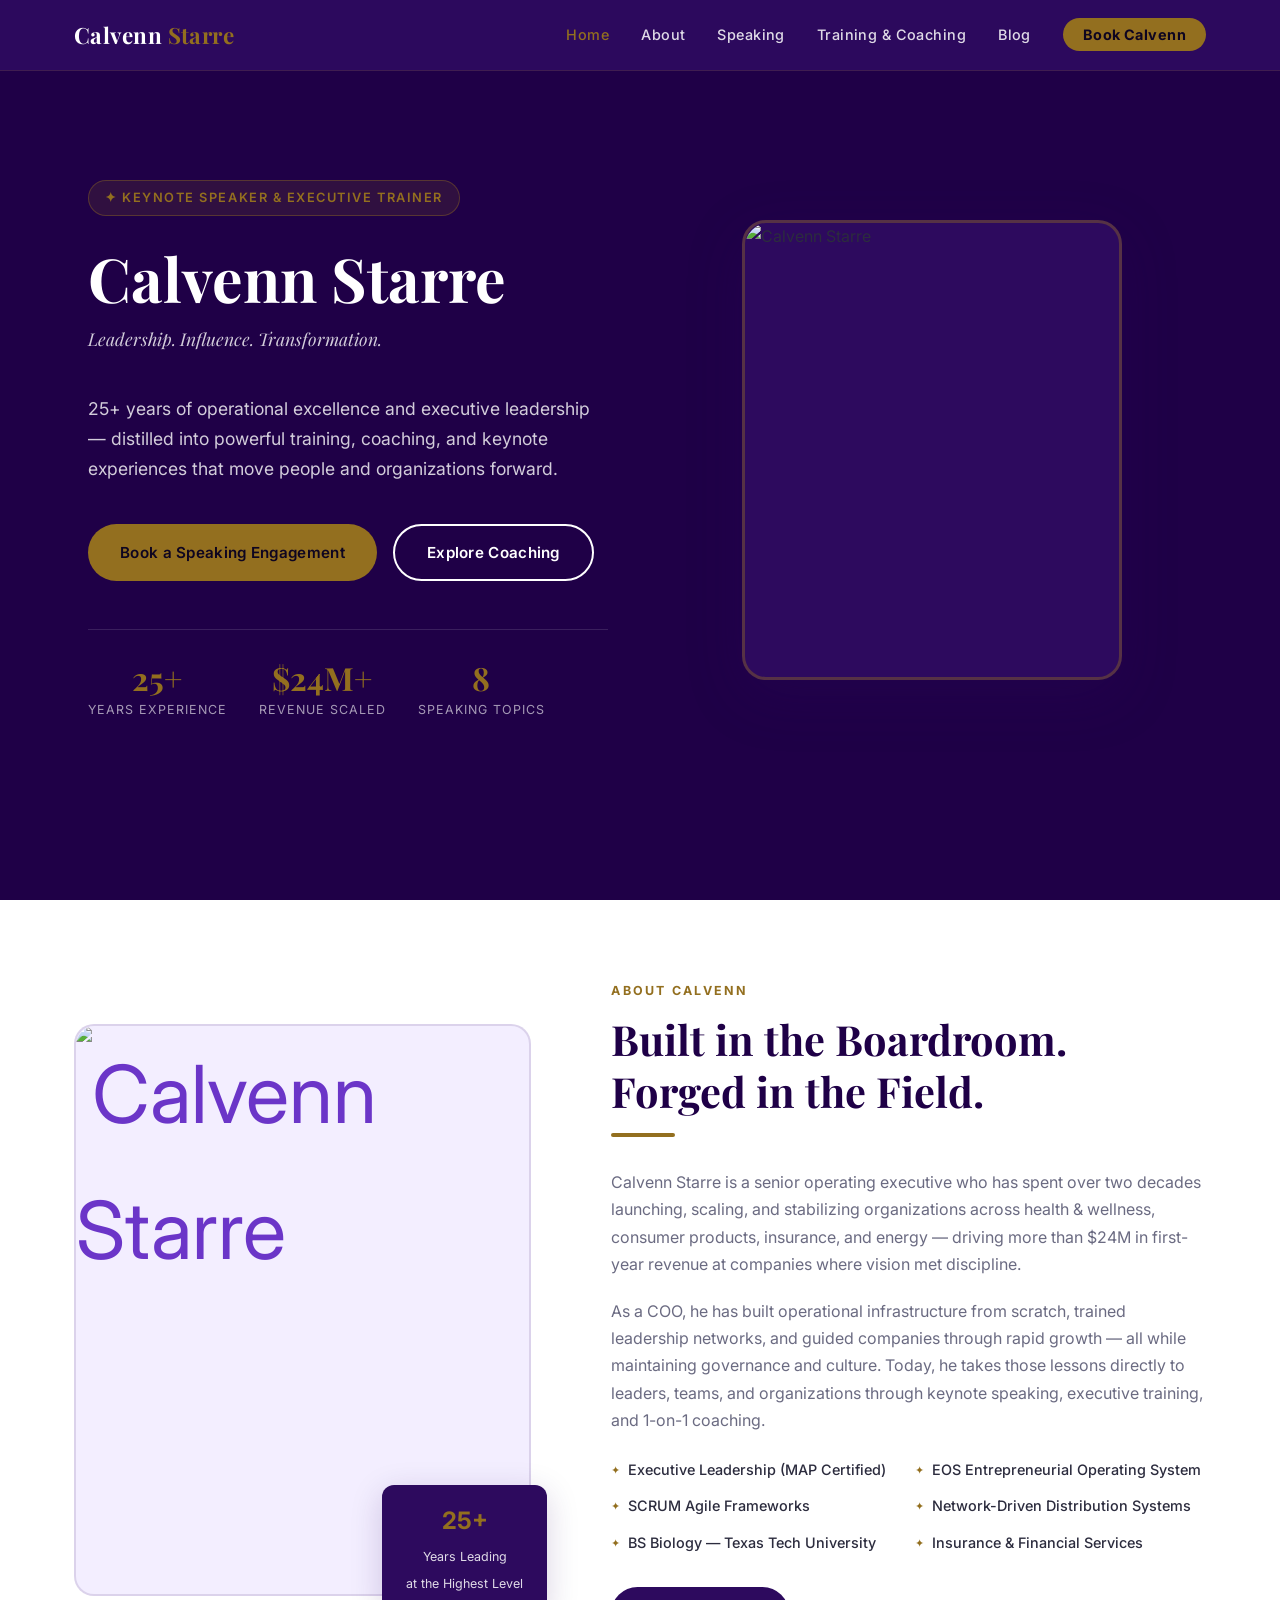
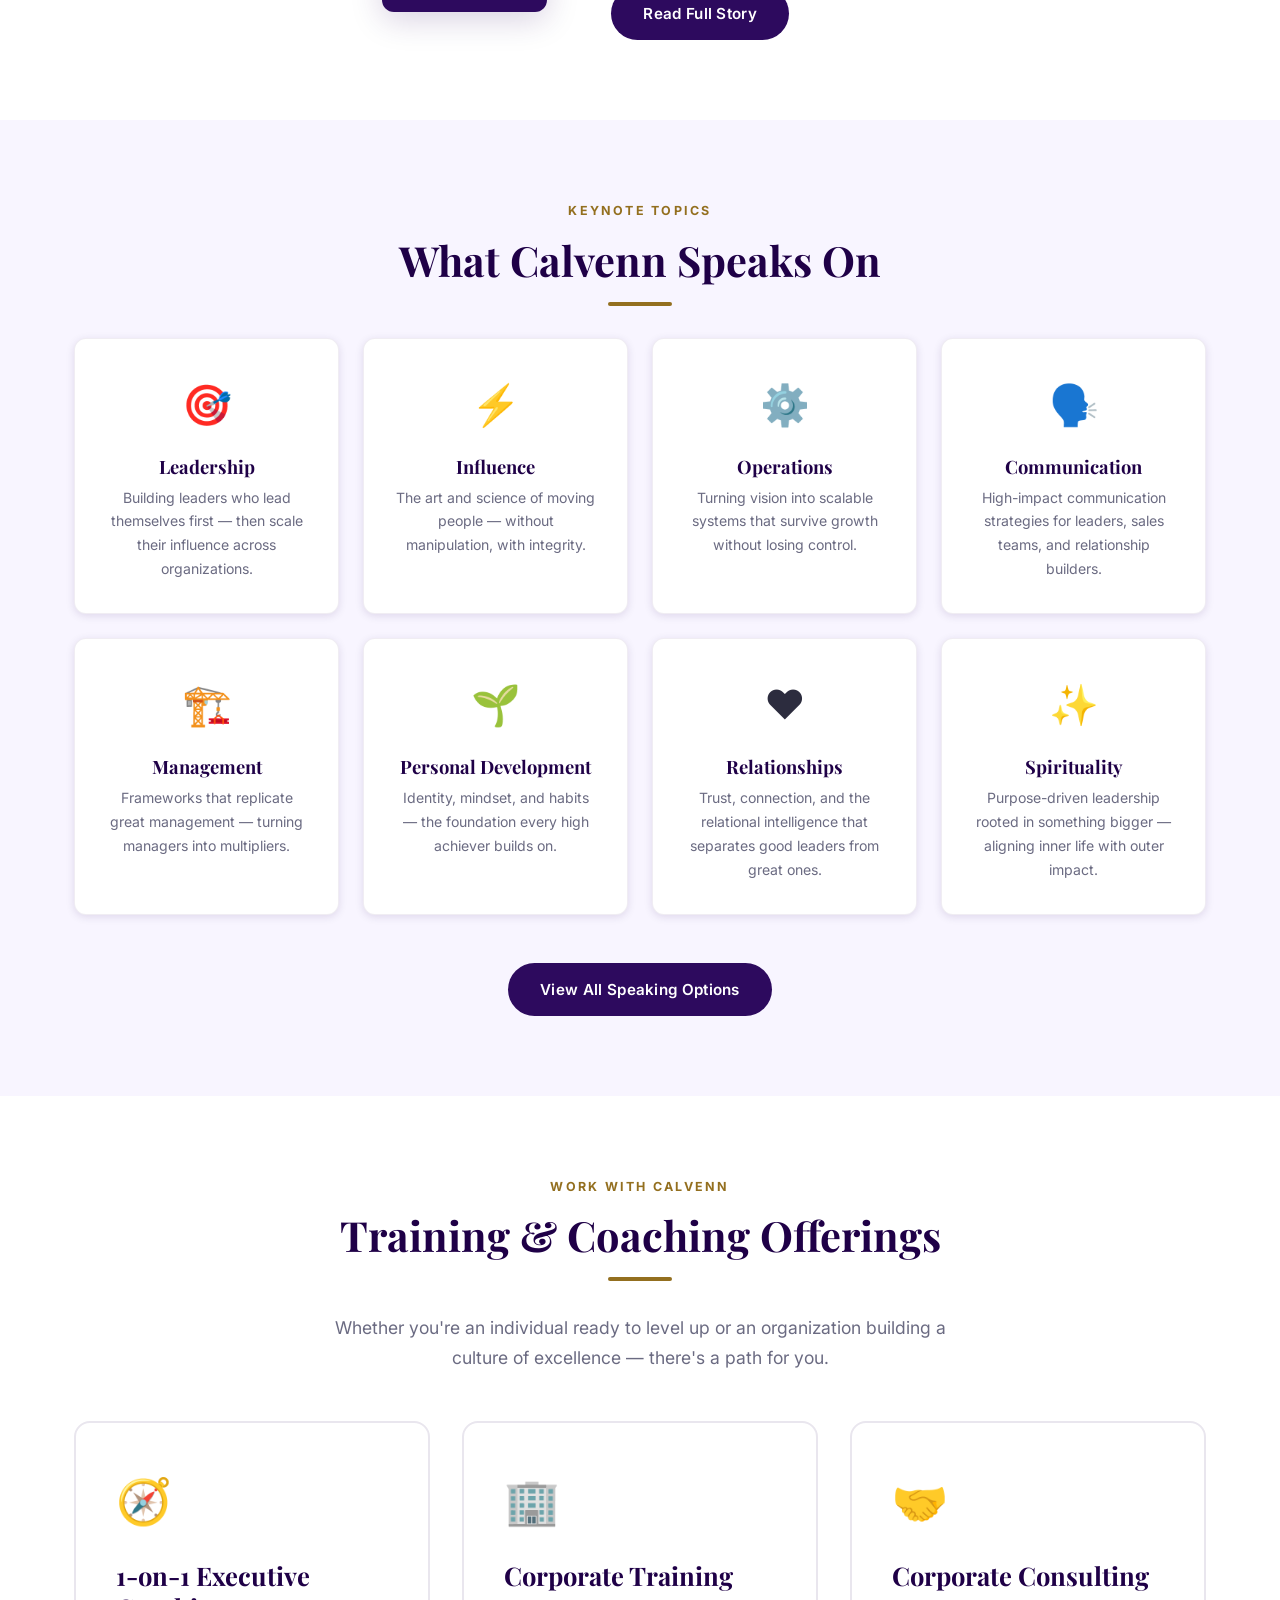
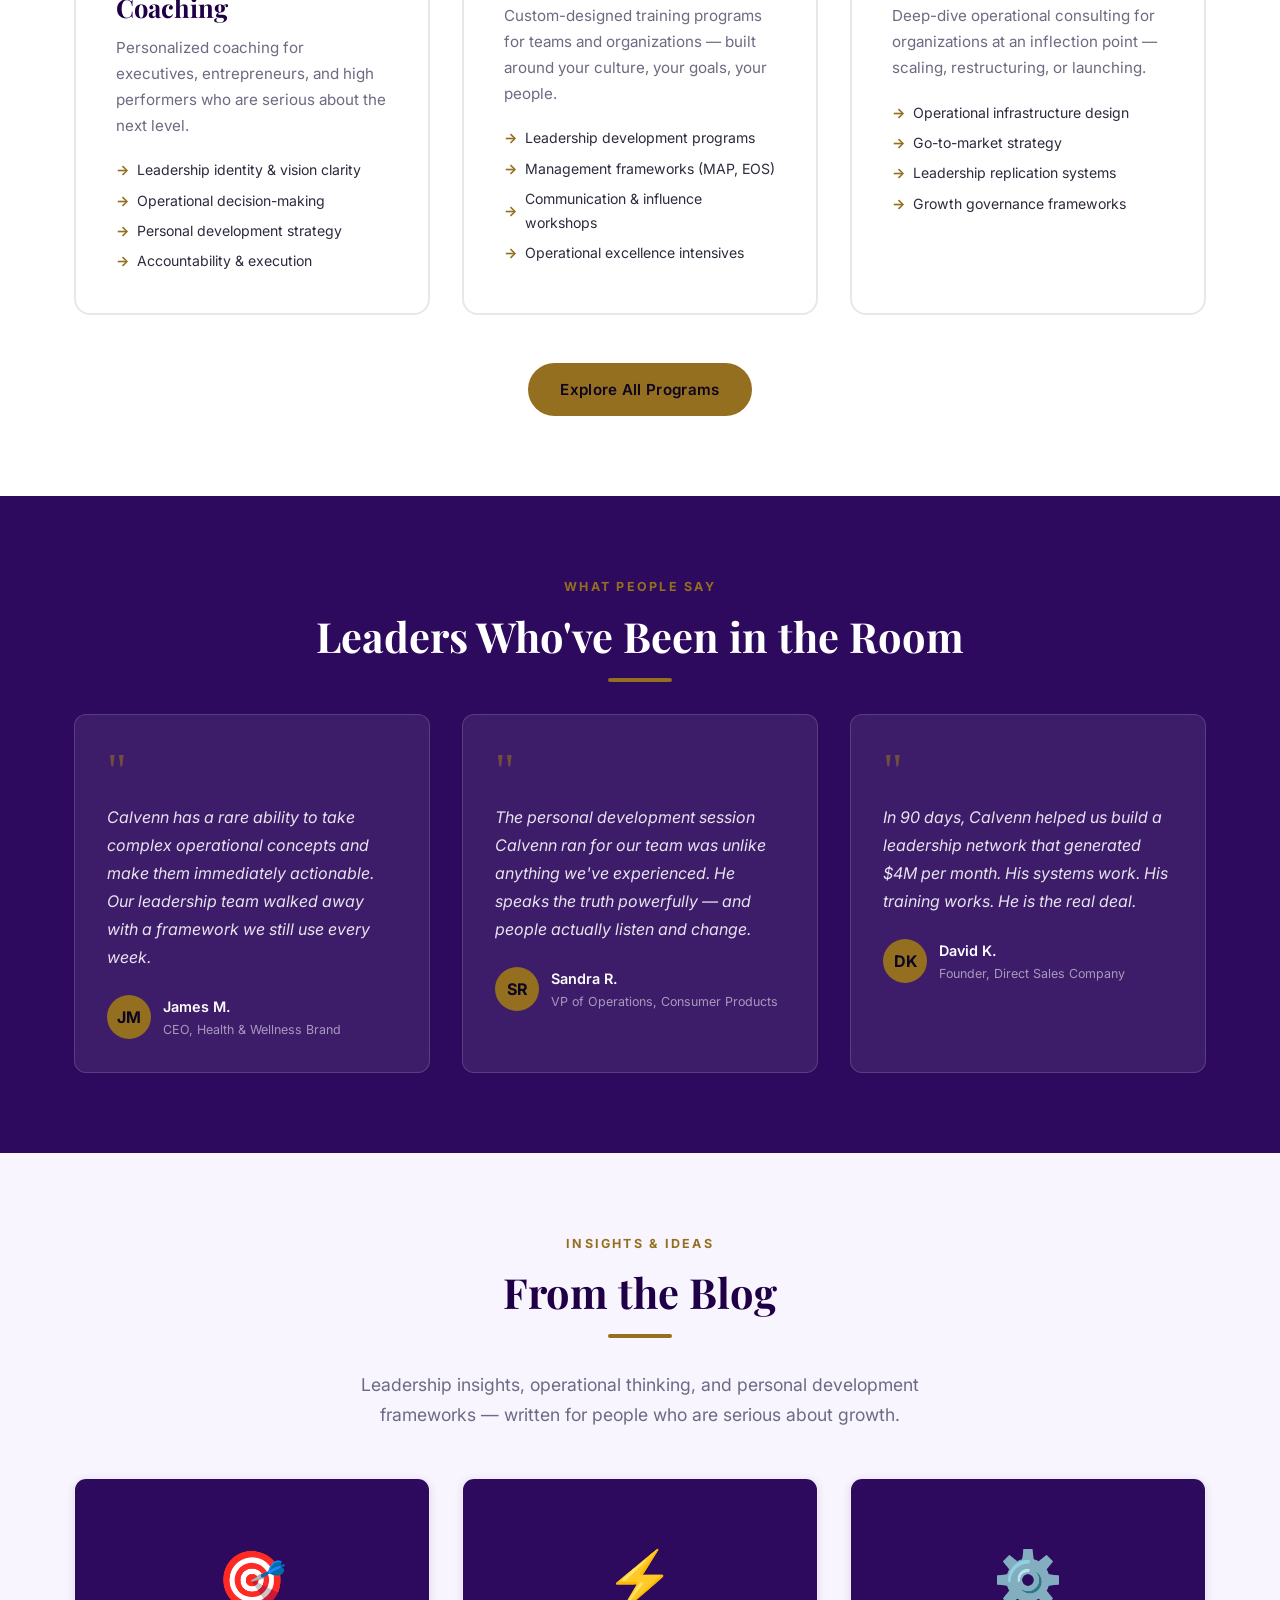
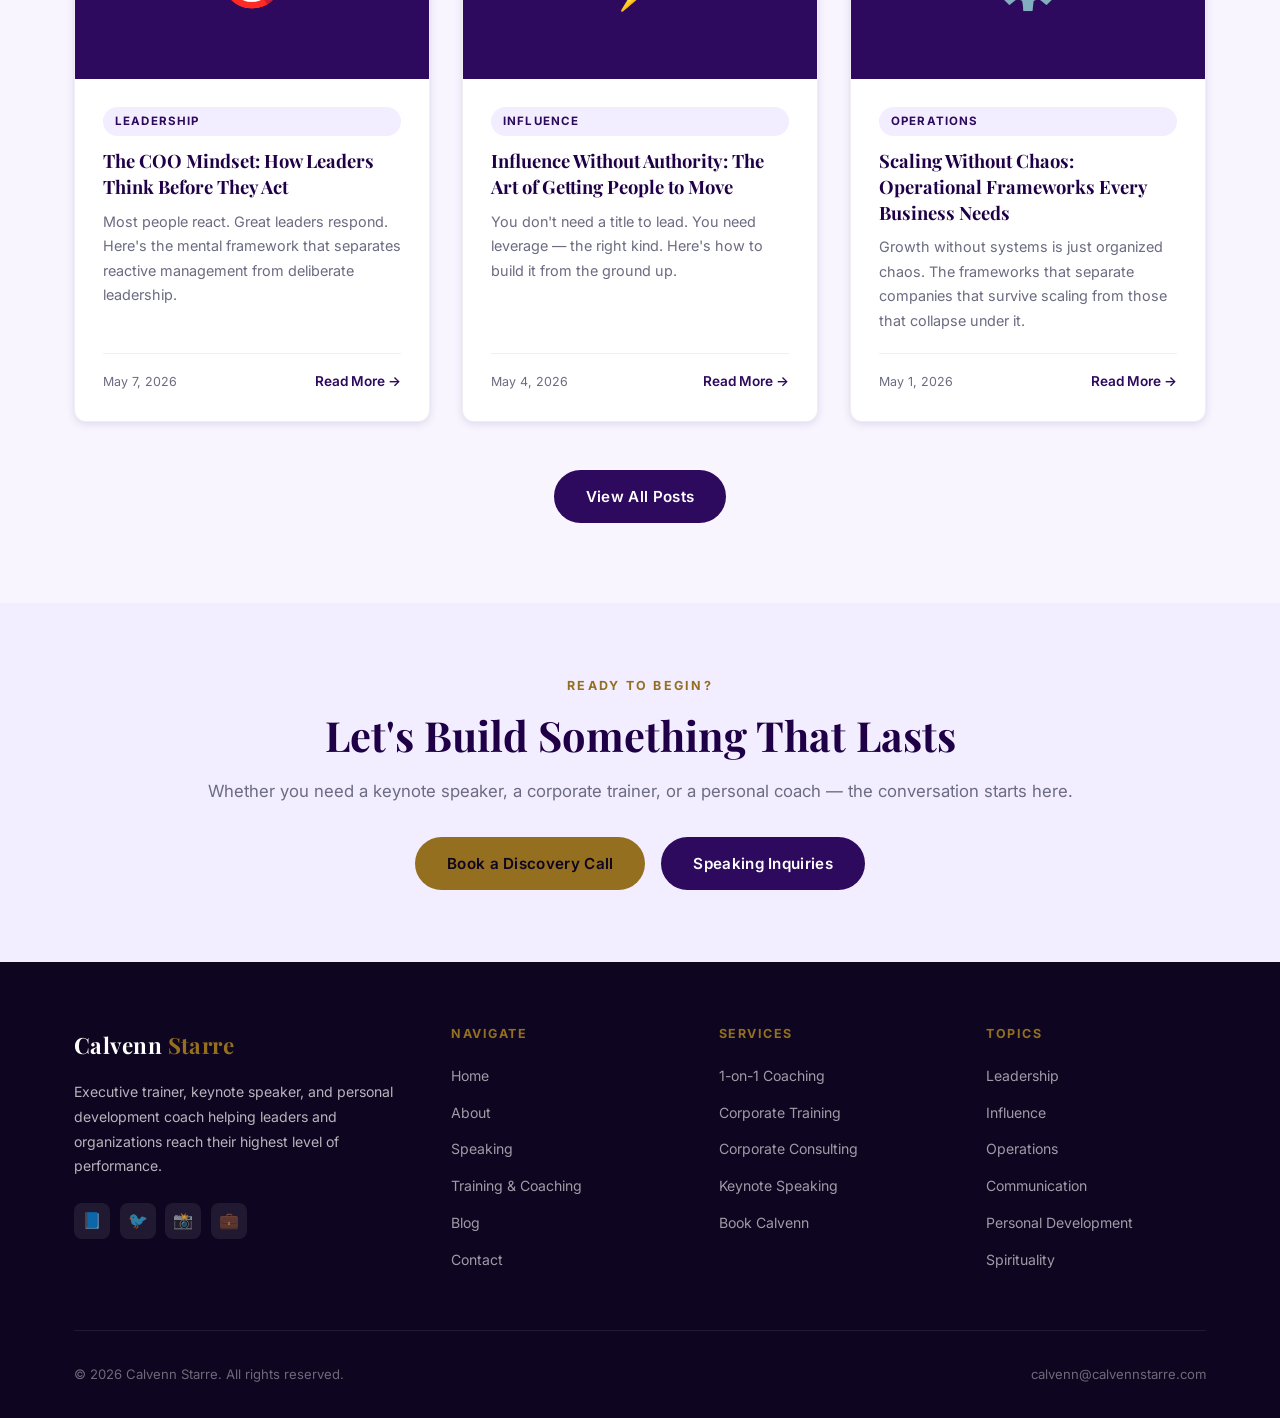
==== commit bfabd337: "Add headshot images to hero and about sections" ====
--- a/index.html
+++ b/index.html
@@ -59,7 +59,7 @@
       </div>
       <div class="hero-image">
         <div class="hero-avatar">
-          <div class="hero-avatar-placeholder">CS</div>
+          <img src="images/calvenn-headshot.jpg" alt="Calvenn Starre" style="width:100%; height:100%; border-radius:24px; object-fit:cover;" />
         </div>
       </div>
     </div>
@@ -71,7 +71,9 @@
   <div class="container">
     <div class="about-inner">
       <div class="about-image-wrap">
-        <div class="about-img-box">🦁</div>
+        <div class="about-img-box">
+          <img src="images/calvenn-headshot.jpg" alt="Calvenn Starre" style="width:100%; height:100%; border-radius:20px; object-fit:cover;" />
+        </div>
         <div class="about-badge">
           <strong>25+</strong>
           <span>Years Leading<br>at the Highest Level</span>
--- a/css/style.css
+++ b/css/style.css
@@ -4,13 +4,13 @@
    ================================================ */
 
 :root {
-  --purple-deep:   #2D0A5E;
-  --purple-royal:  #4B1FA8;
-  --purple-mid:    #6B35C8;
-  --purple-light:  #9B6EE8;
+  --purple-deep:   #1F0047;
+  --purple-royal:  #2D0A5E;
+  --purple-mid:    #4B1FA8;
+  --purple-light:  #6B35C8;
   --purple-pale:   #F3EEFF;
-  --gold:          #C9A227;
-  --gold-light:    #E8C84A;
+  --gold:          #936F1F;
+  --gold-light:    #B8941F;
   --dark:          #0E0520;
   --charcoal:      #2C2C3E;
   --gray:          #6B6B82;
@@ -18,9 +18,9 @@
   --white:         #FFFFFF;
   --font-heading:  'Playfair Display', Georgia, serif;
   --font-body:     'Inter', 'Segoe UI', sans-serif;
-  --shadow-sm:     0 2px 8px rgba(75,31,168,0.12);
-  --shadow-md:     0 8px 32px rgba(75,31,168,0.18);
-  --shadow-lg:     0 16px 56px rgba(75,31,168,0.22);
+  --shadow-sm:     0 2px 8px rgba(45,10,94,0.12);
+  --shadow-md:     0 8px 32px rgba(45,10,94,0.18);
+  --shadow-lg:     0 16px 56px rgba(45,10,94,0.22);
   --radius:        12px;
   --transition:    all 0.3s ease;
 }
@@ -110,7 +110,7 @@
   background: var(--gold-light);
   color: var(--dark);
   transform: translateY(-2px);
-  box-shadow: 0 6px 24px rgba(201,162,39,0.4);
+  box-shadow: 0 6px 24px rgba(147,111,31,0.4);
 }
 
 .btn-outline {
@@ -142,7 +142,7 @@
   z-index: 1000;
   background: rgba(45, 10, 94, 0.97);
   backdrop-filter: blur(12px);
-  border-bottom: 1px solid rgba(201,162,39,0.2);
+  border-bottom: 1px solid rgba(147,111,31,0.2);
   transition: var(--transition);
 }
 
@@ -212,7 +212,7 @@
 
 /* ── HERO ────────────────────────────────────── */
 .hero {
-  background: linear-gradient(135deg, var(--dark) 0%, var(--purple-deep) 40%, var(--purple-royal) 100%);
+  background: var(--purple-deep);
   min-height: 100vh;
   display: flex;
   align-items: center;
@@ -228,7 +228,7 @@
   right: -10%;
   width: 600px;
   height: 600px;
-  background: radial-gradient(circle, rgba(201,162,39,0.15) 0%, transparent 70%);
+  background: transparent;
   pointer-events: none;
 }
 
@@ -239,7 +239,7 @@
   left: -5%;
   width: 400px;
   height: 400px;
-  background: radial-gradient(circle, rgba(155,110,232,0.2) 0%, transparent 70%);
+  background: transparent;
   pointer-events: none;
 }
 
@@ -255,8 +255,8 @@
   display: inline-flex;
   align-items: center;
   gap: 0.5rem;
-  background: rgba(201,162,39,0.15);
-  border: 1px solid rgba(201,162,39,0.4);
+  background: rgba(147,111,31,0.15);
+  border: 1px solid rgba(147,111,31,0.4);
   color: var(--gold);
   font-size: 0.8rem;
   font-weight: 600;
@@ -303,8 +303,8 @@
   width: 380px;
   height: 460px;
   border-radius: 24px;
-  background: linear-gradient(135deg, var(--purple-mid), var(--purple-deep));
-  border: 3px solid rgba(201,162,39,0.4);
+  background: var(--purple-royal);
+  border: 3px solid rgba(147,111,31,0.4);
   display: flex;
   align-items: center;
   justify-content: center;
@@ -346,7 +346,7 @@
 
 /* ── PAGE HERO (inner pages) ─────────────────── */
 .page-hero {
-  background: linear-gradient(135deg, var(--dark) 0%, var(--purple-deep) 60%, var(--purple-royal) 100%);
+  background: var(--purple-deep);
   padding: 8rem 0 5rem;
   text-align: center;
   position: relative;
@@ -358,7 +358,7 @@
   position: absolute;
   top: -20%; right: -5%;
   width: 500px; height: 500px;
-  background: radial-gradient(circle, rgba(201,162,39,0.12) 0%, transparent 70%);
+  background: transparent;
   pointer-events: none;
 }
 
@@ -371,13 +371,13 @@
   border-radius: var(--radius);
   box-shadow: var(--shadow-sm);
   padding: 2.5rem;
-  border: 1px solid rgba(75,31,168,0.08);
+  border: 1px solid rgba(45,10,94,0.08);
   transition: var(--transition);
 }
 .card:hover {
   box-shadow: var(--shadow-md);
   transform: translateY(-4px);
-  border-color: rgba(201,162,39,0.25);
+  border-color: rgba(147,111,31,0.25);
 }
 
 .card-icon {
@@ -415,9 +415,9 @@
 .about-img-box {
   width: 100%;
   aspect-ratio: 4/5;
-  background: linear-gradient(135deg, var(--purple-pale), rgba(75,31,168,0.12));
+  background: var(--purple-pale);
   border-radius: 20px;
-  border: 2px solid rgba(75,31,168,0.12);
+  border: 2px solid rgba(45,10,94,0.12);
   display: flex;
   align-items: center;
   justify-content: center;
@@ -474,7 +474,7 @@
   padding: 2rem;
   text-align: center;
   box-shadow: var(--shadow-sm);
-  border: 1px solid rgba(75,31,168,0.07);
+  border: 1px solid rgba(45,10,94,0.07);
   transition: var(--transition);
 }
 .topic-card:hover {
@@ -501,7 +501,7 @@
 }
 
 .service-card {
-  border: 2px solid rgba(75,31,168,0.1);
+  border: 2px solid rgba(45,10,94,0.1);
   border-radius: 16px;
   padding: 2.5rem;
   transition: var(--transition);
@@ -513,13 +513,13 @@
   position: absolute;
   top: 0; left: 0; right: 0;
   height: 4px;
-  background: linear-gradient(90deg, var(--purple-royal), var(--gold));
+  background: var(--gold);
   transform: scaleX(0);
   transition: var(--transition);
 }
 .service-card:hover::before { transform: scaleX(1); }
 .service-card:hover {
-  border-color: rgba(201,162,39,0.3);
+  border-color: rgba(147,111,31,0.3);
   box-shadow: var(--shadow-md);
   transform: translateY(-4px);
 }
@@ -549,7 +549,7 @@
 
 /* ── TESTIMONIALS ────────────────────────────── */
 .testimonials-section {
-  background: linear-gradient(135deg, var(--purple-deep) 0%, var(--purple-royal) 100%);
+  background: var(--purple-royal);
   position: relative;
   overflow: hidden;
 }
@@ -559,7 +559,7 @@
   position: absolute;
   top: -30%; right: -5%;
   width: 500px; height: 500px;
-  background: radial-gradient(circle, rgba(201,162,39,0.1) 0%, transparent 70%);
+  background: transparent;
   pointer-events: none;
 }
 
@@ -600,7 +600,7 @@
 .author-avatar {
   width: 44px; height: 44px;
   border-radius: 50%;
-  background: linear-gradient(135deg, var(--gold), var(--gold-light));
+  background: var(--gold);
   display: flex;
   align-items: center;
   justify-content: center;
@@ -637,7 +637,7 @@
   border-radius: var(--radius);
   overflow: hidden;
   box-shadow: var(--shadow-sm);
-  border: 1px solid rgba(75,31,168,0.07);
+  border: 1px solid rgba(45,10,94,0.07);
   transition: var(--transition);
   display: flex;
   flex-direction: column;
@@ -649,7 +649,7 @@
 
 .blog-card-img {
   height: 200px;
-  background: linear-gradient(135deg, var(--purple-royal), var(--purple-deep));
+  background: var(--purple-royal);
   display: flex;
   align-items: center;
   justify-content: center;
@@ -697,7 +697,7 @@
   justify-content: space-between;
   font-size: 0.78rem;
   color: var(--gray);
-  border-top: 1px solid rgba(75,31,168,0.07);
+  border-top: 1px solid rgba(45,10,94,0.07);
   padding-top: 1rem;
 }
 
@@ -820,7 +820,7 @@
   background: var(--light-gray);
   padding: 2.5rem;
   border-radius: 16px;
-  border: 1px solid rgba(75,31,168,0.08);
+  border: 1px solid rgba(45,10,94,0.08);
 }
 
 .form-group { margin-bottom: 1.25rem; }
@@ -838,7 +838,7 @@
 .form-group textarea {
   width: 100%;
   padding: 0.85rem 1rem;
-  border: 2px solid rgba(75,31,168,0.12);
+  border: 2px solid rgba(45,10,94,0.12);
   border-radius: 8px;
   font-family: var(--font-body);
   font-size: 0.95rem;
@@ -852,7 +852,7 @@
 .form-group select:focus,
 .form-group textarea:focus {
   border-color: var(--purple-royal);
-  box-shadow: 0 0 0 3px rgba(75,31,168,0.1);
+  box-shadow: 0 0 0 3px rgba(45,10,94,0.1);
 }
 
 .form-group textarea { resize: vertical; min-height: 130px; }
@@ -933,13 +933,13 @@
 }
 
 /* ── UTILITIES ───────────────────────────────── */
-.bg-purple { background: linear-gradient(135deg, var(--purple-deep), var(--purple-royal)); }
+.bg-purple { background: var(--purple-royal); }
 .bg-light { background: var(--light-gray); }
 
 .divider {
   width: 64px;
   height: 4px;
-  background: linear-gradient(90deg, var(--purple-royal), var(--gold));
+  background: var(--gold);
   border-radius: 2px;
   margin: 1rem auto 2rem;
 }
@@ -968,7 +968,7 @@
   .footer-inner { grid-template-columns: 1fr; }
   .credential-list { grid-template-columns: 1fr; }
 
-  .nav-links { display: none; flex-direction: column; position: absolute; top: 100%; left: 0; right: 0; background: var(--dark); padding: 1.5rem; gap: 1rem; border-top: 1px solid rgba(201,162,39,0.2); }
+  .nav-links { display: none; flex-direction: column; position: absolute; top: 100%; left: 0; right: 0; background: var(--dark); padding: 1.5rem; gap: 1rem; border-top: 1px solid rgba(147,111,31,0.2); }
   .nav-links.open { display: flex; }
   .hamburger { display: flex; }
 
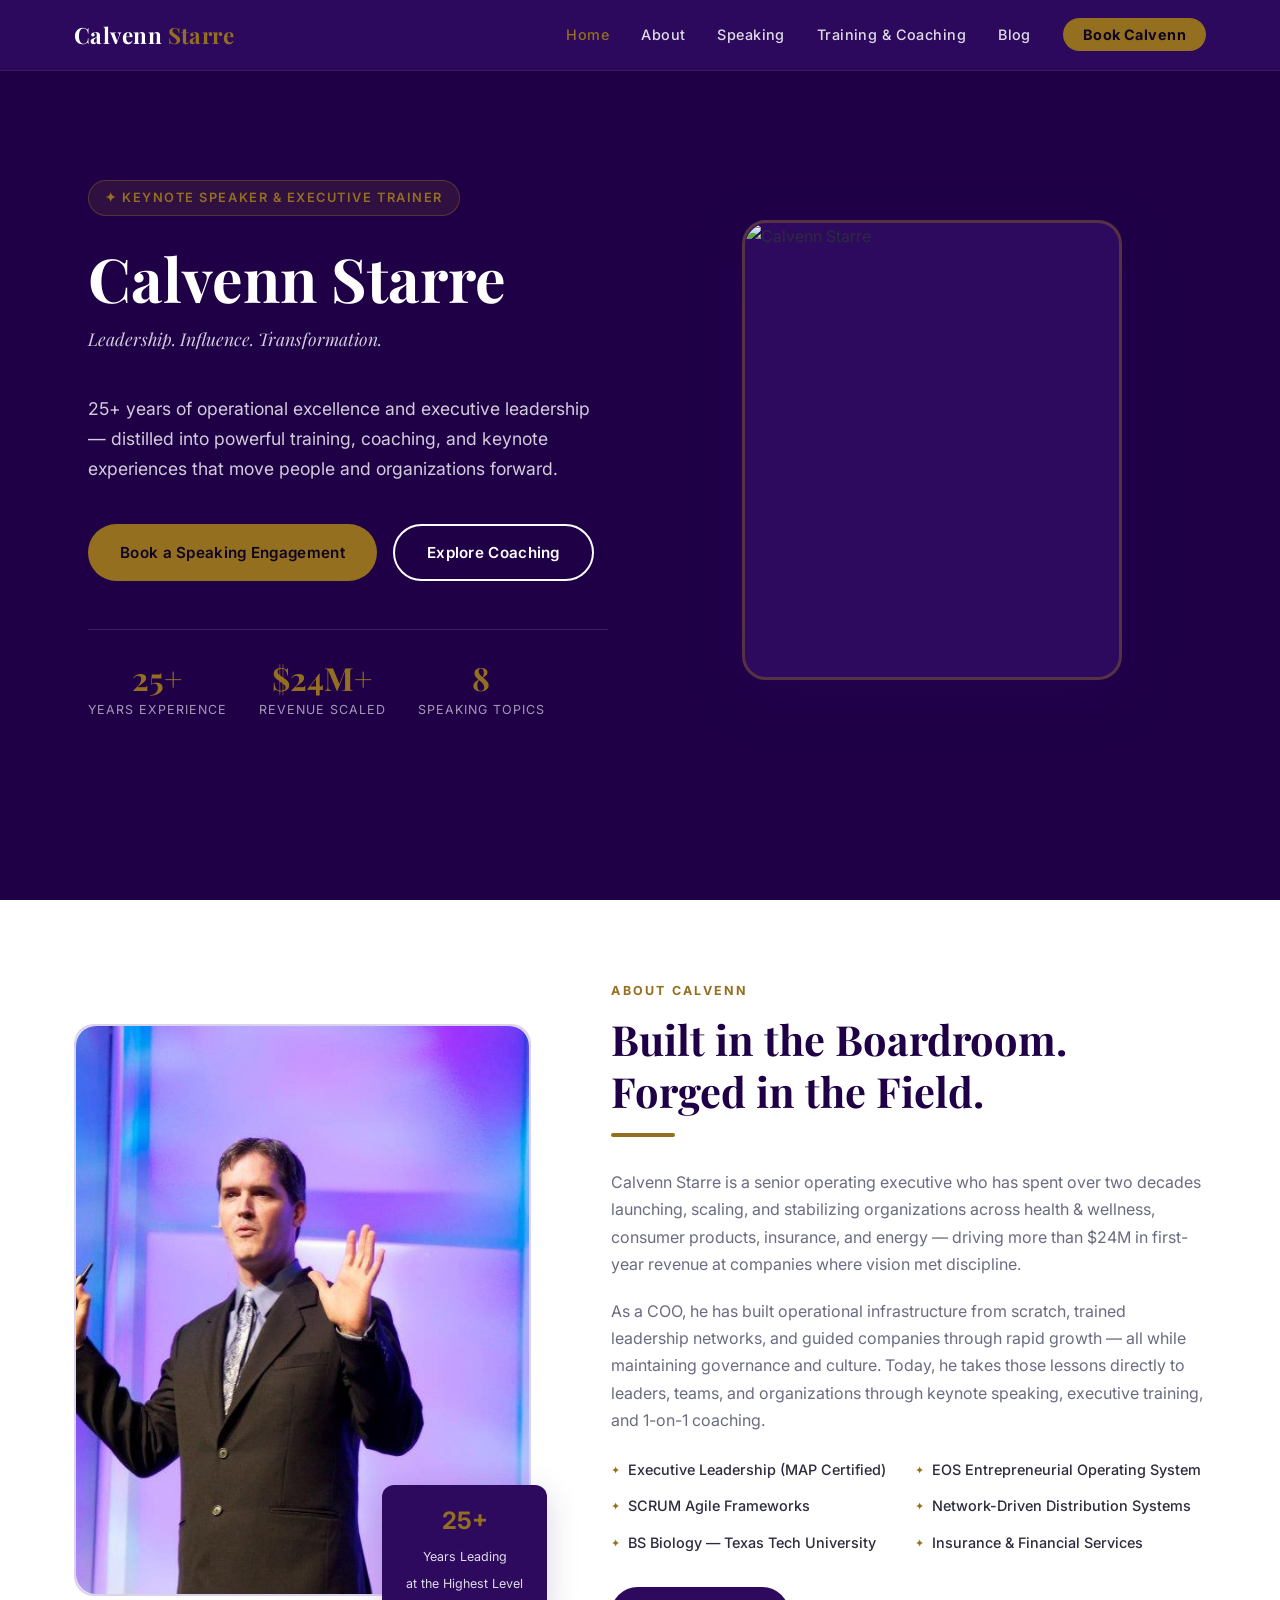
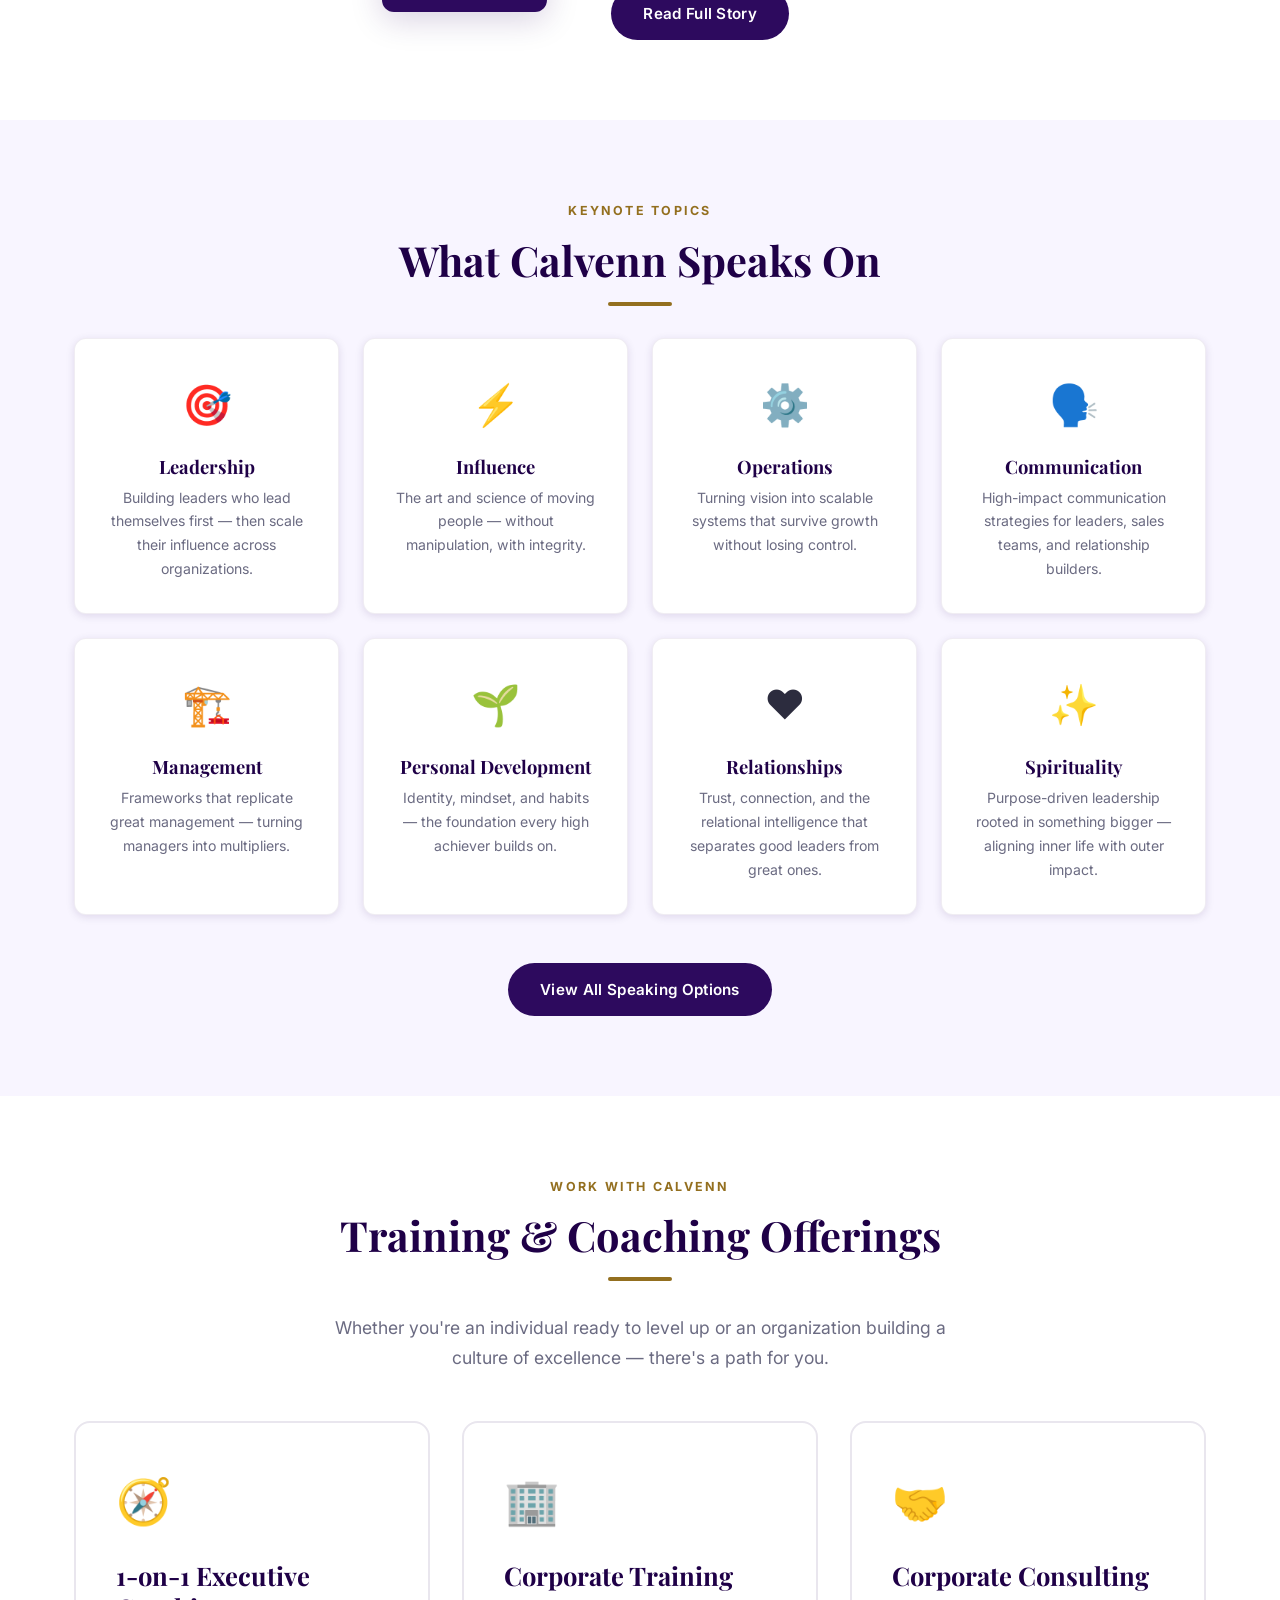
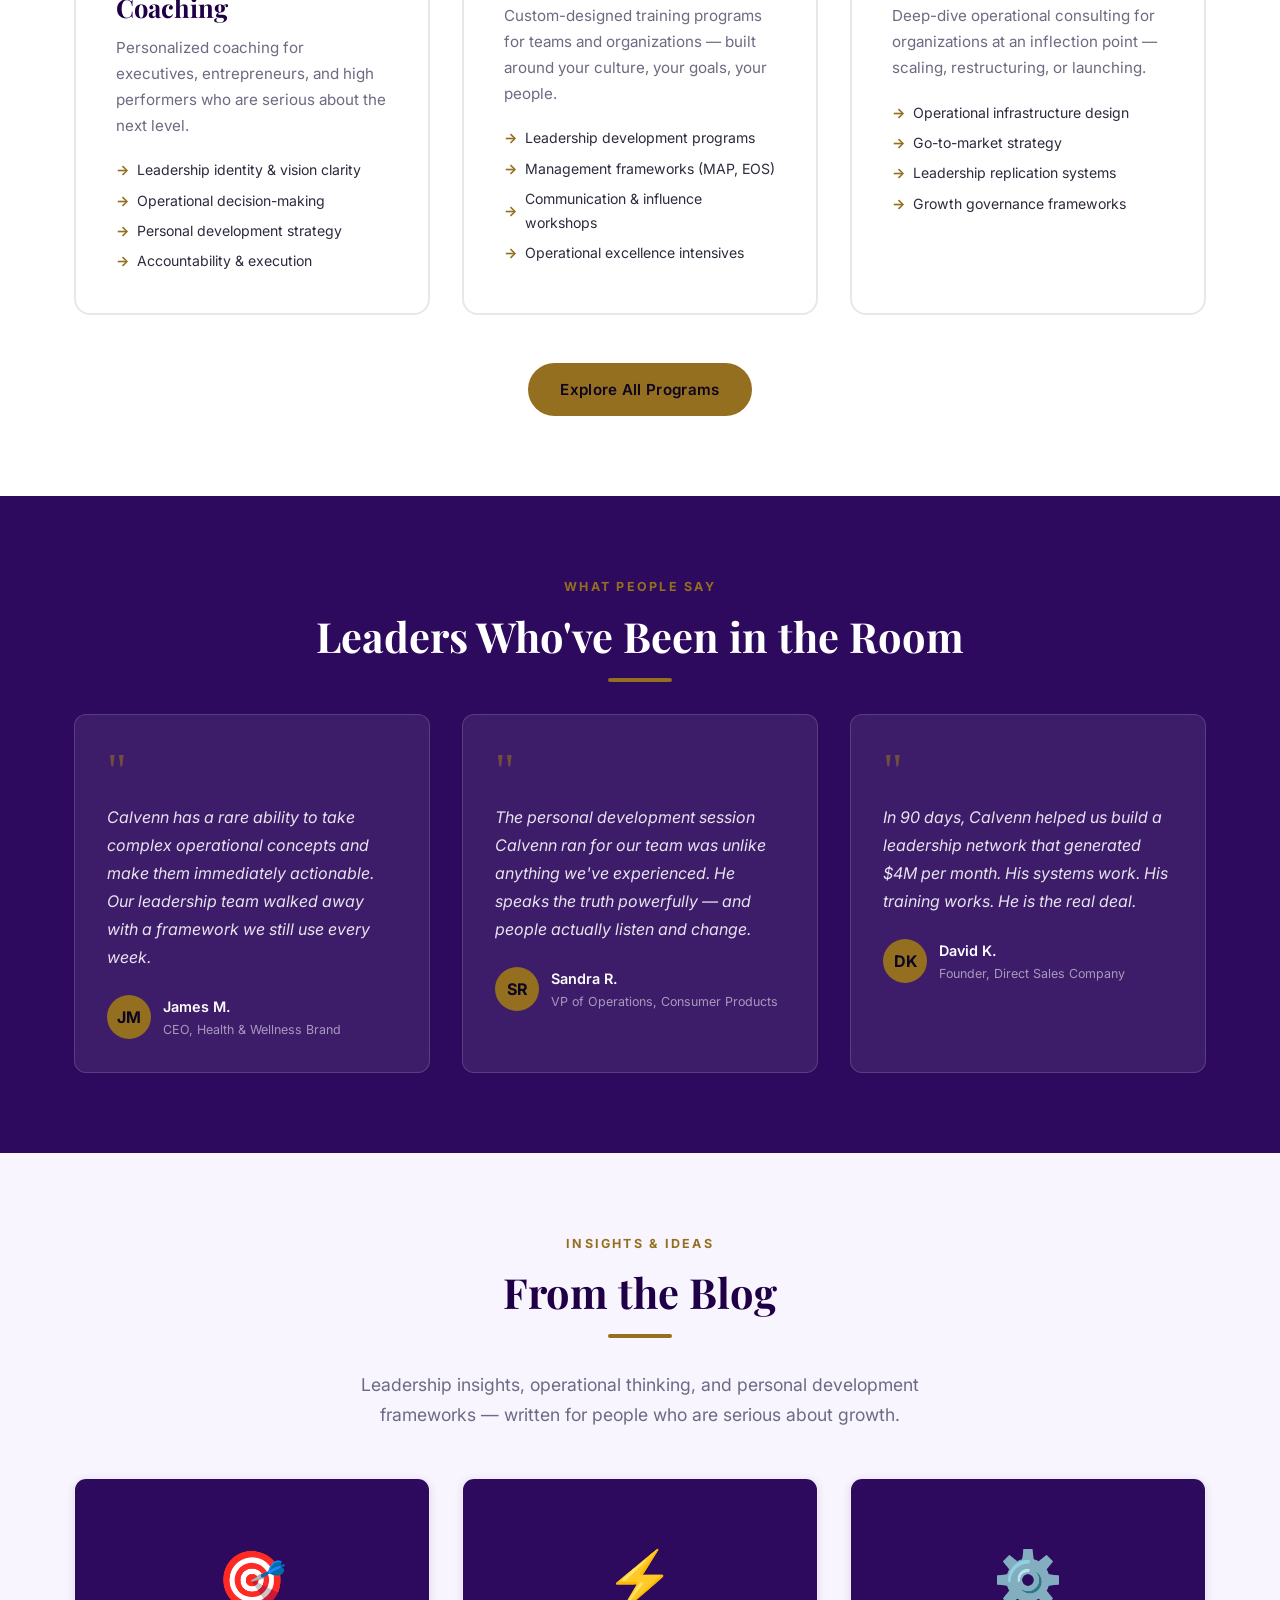
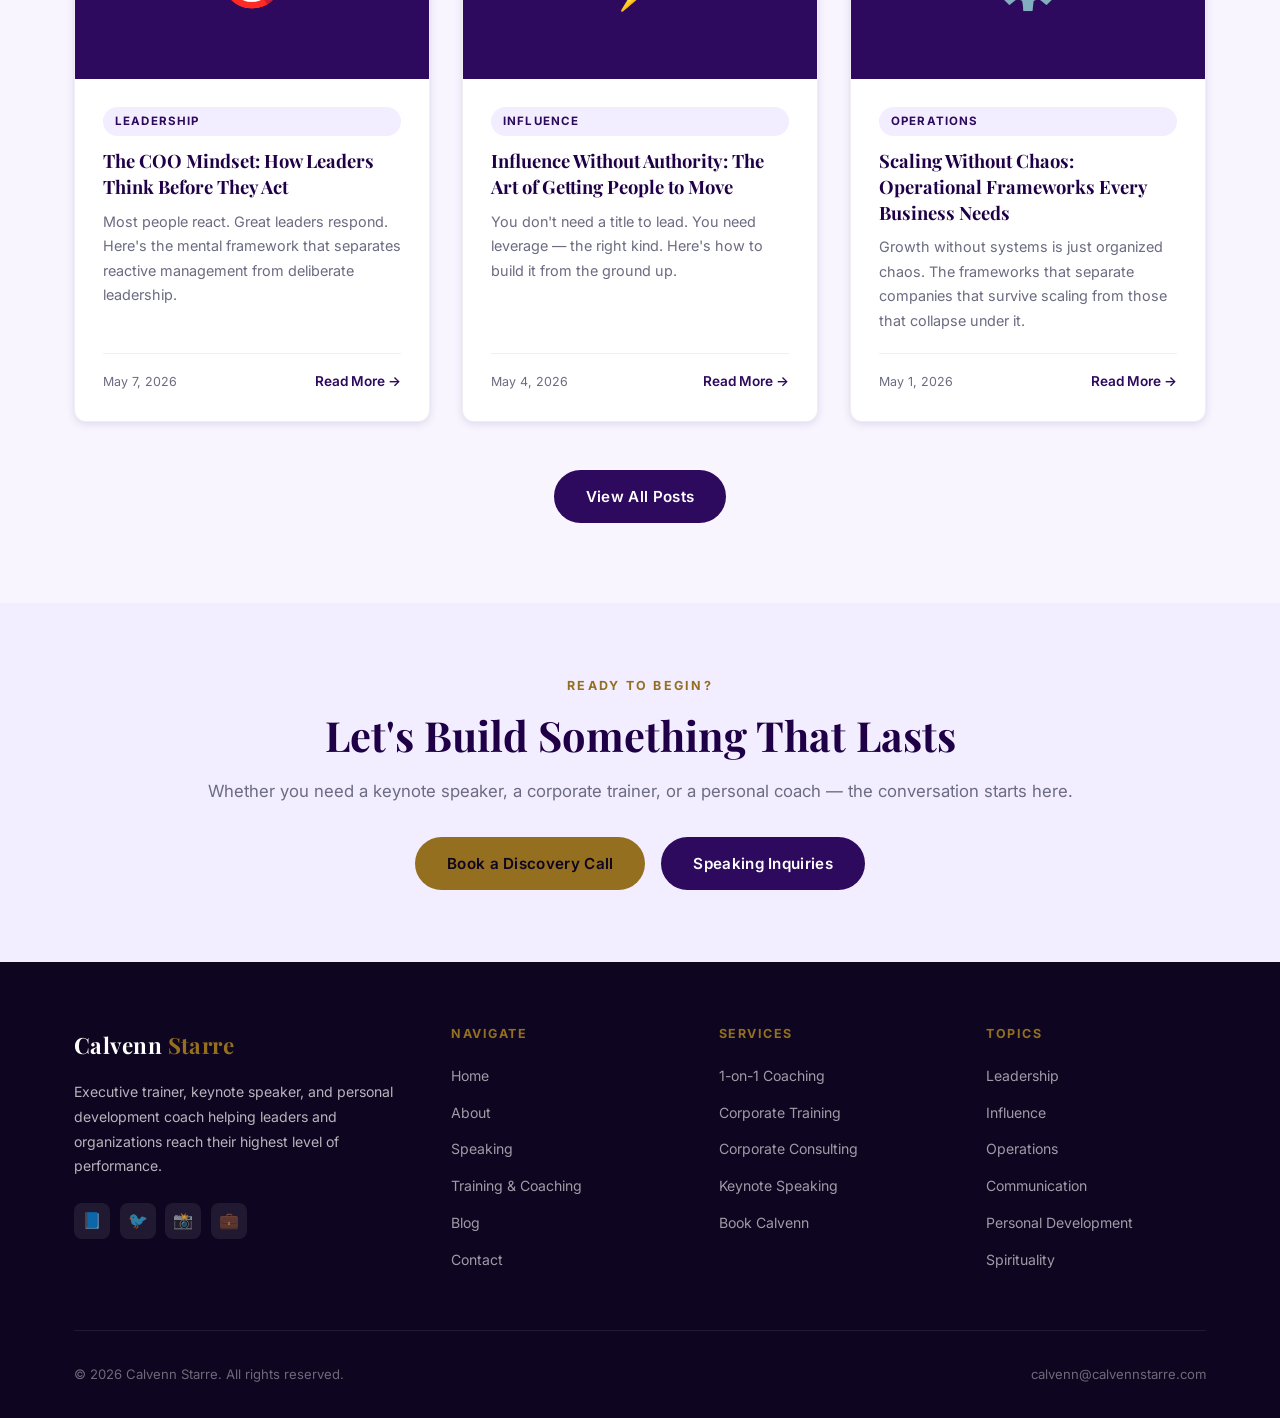
==== commit 6d7bd0e1: "Replace about section image with professional speaking photo" ====
--- a/index.html
+++ b/index.html
@@ -72,7 +72,7 @@
     <div class="about-inner">
       <div class="about-image-wrap">
         <div class="about-img-box">
-          <img src="images/calvenn-headshot.jpg" alt="Calvenn Starre" style="width:100%; height:100%; border-radius:20px; object-fit:cover;" />
+          <img src="images/calvenn-speaking.jpg" alt="Calvenn Starre Speaking" style="width:100%; height:100%; border-radius:20px; object-fit:cover;" />
         </div>
         <div class="about-badge">
           <strong>25+</strong>
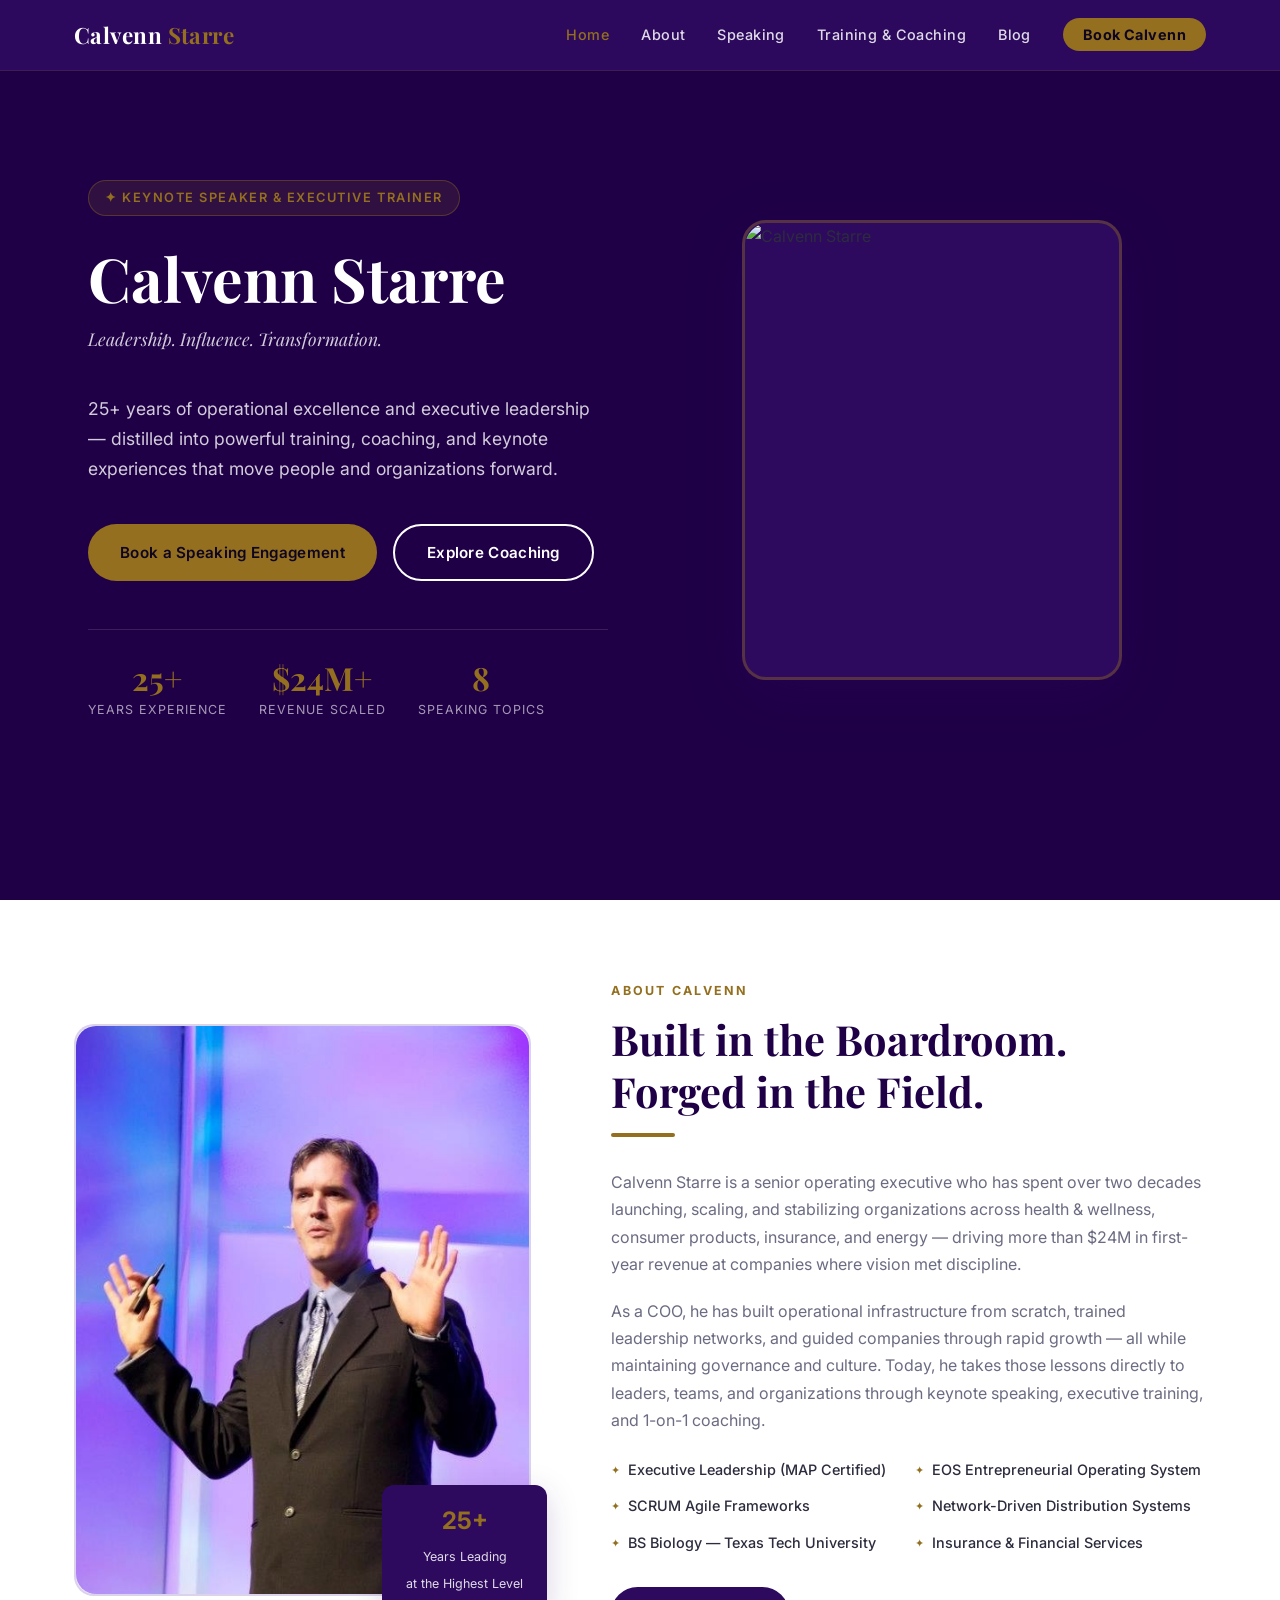
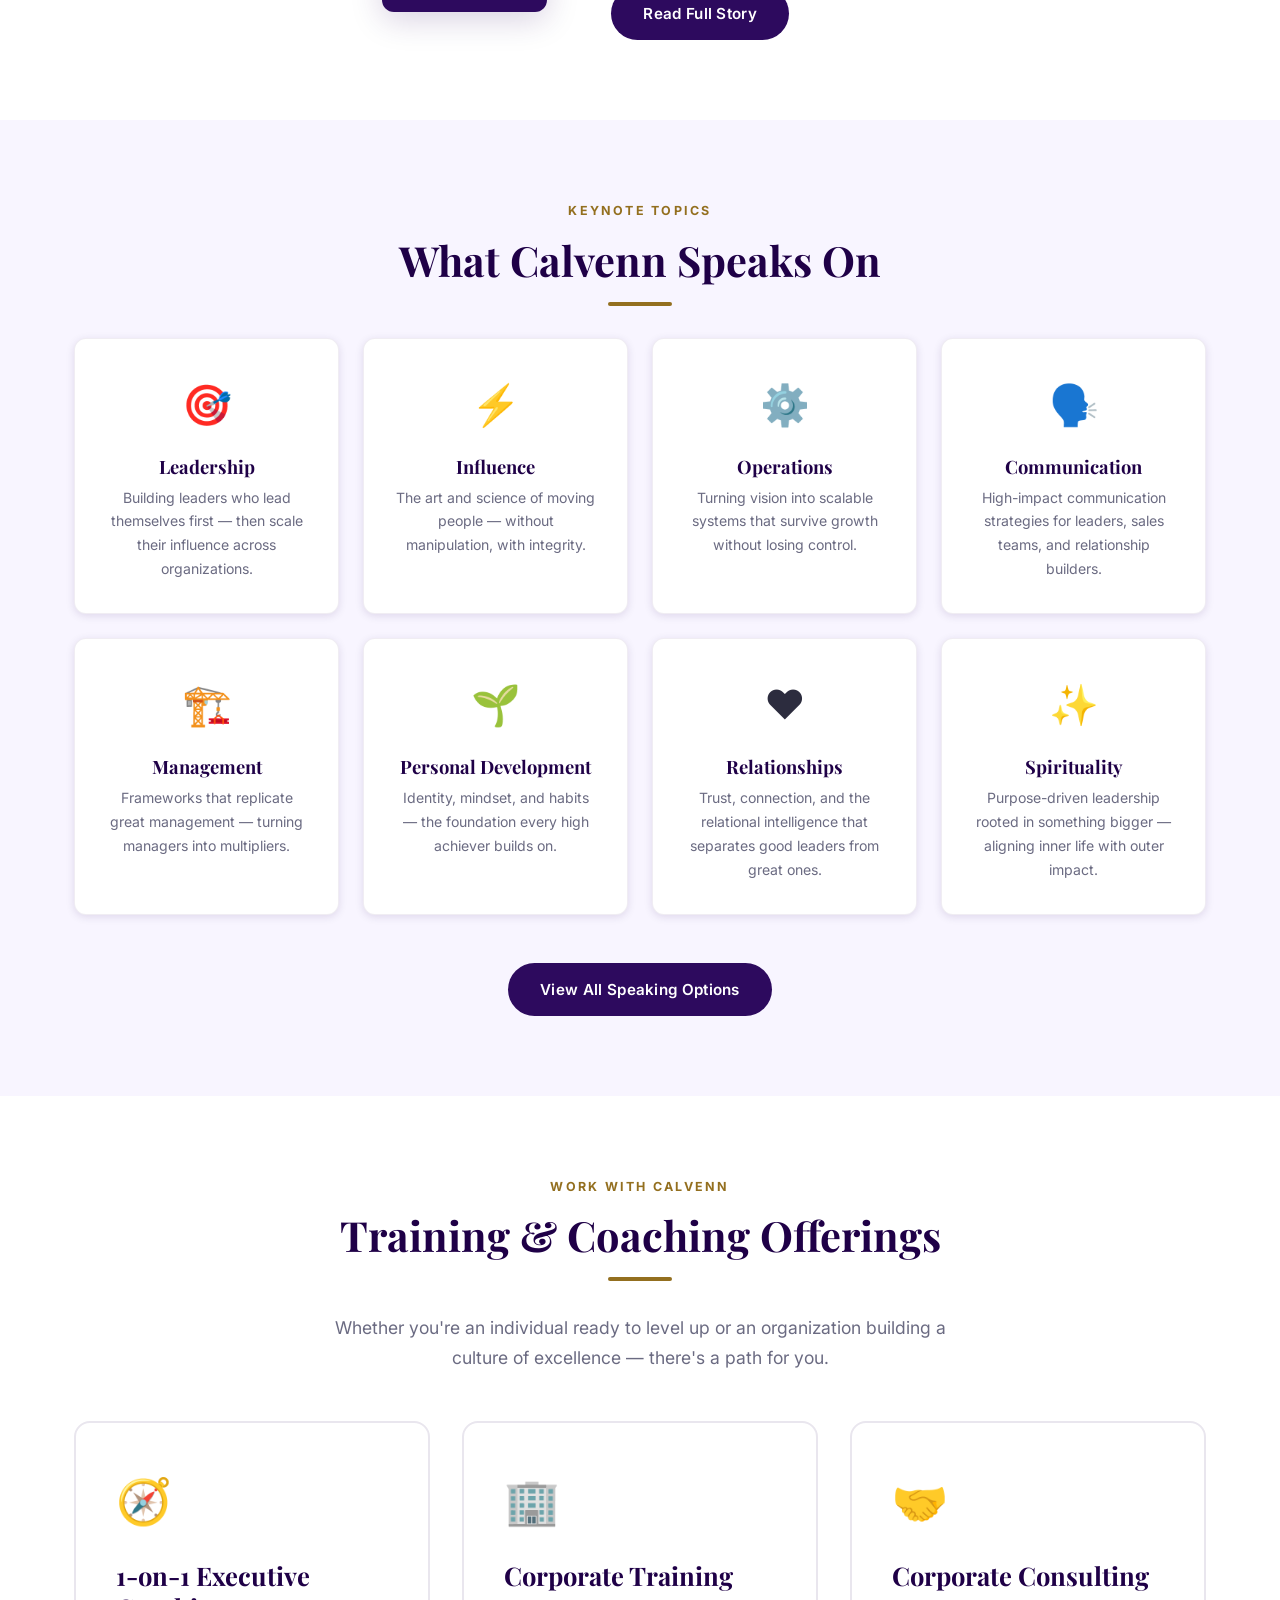
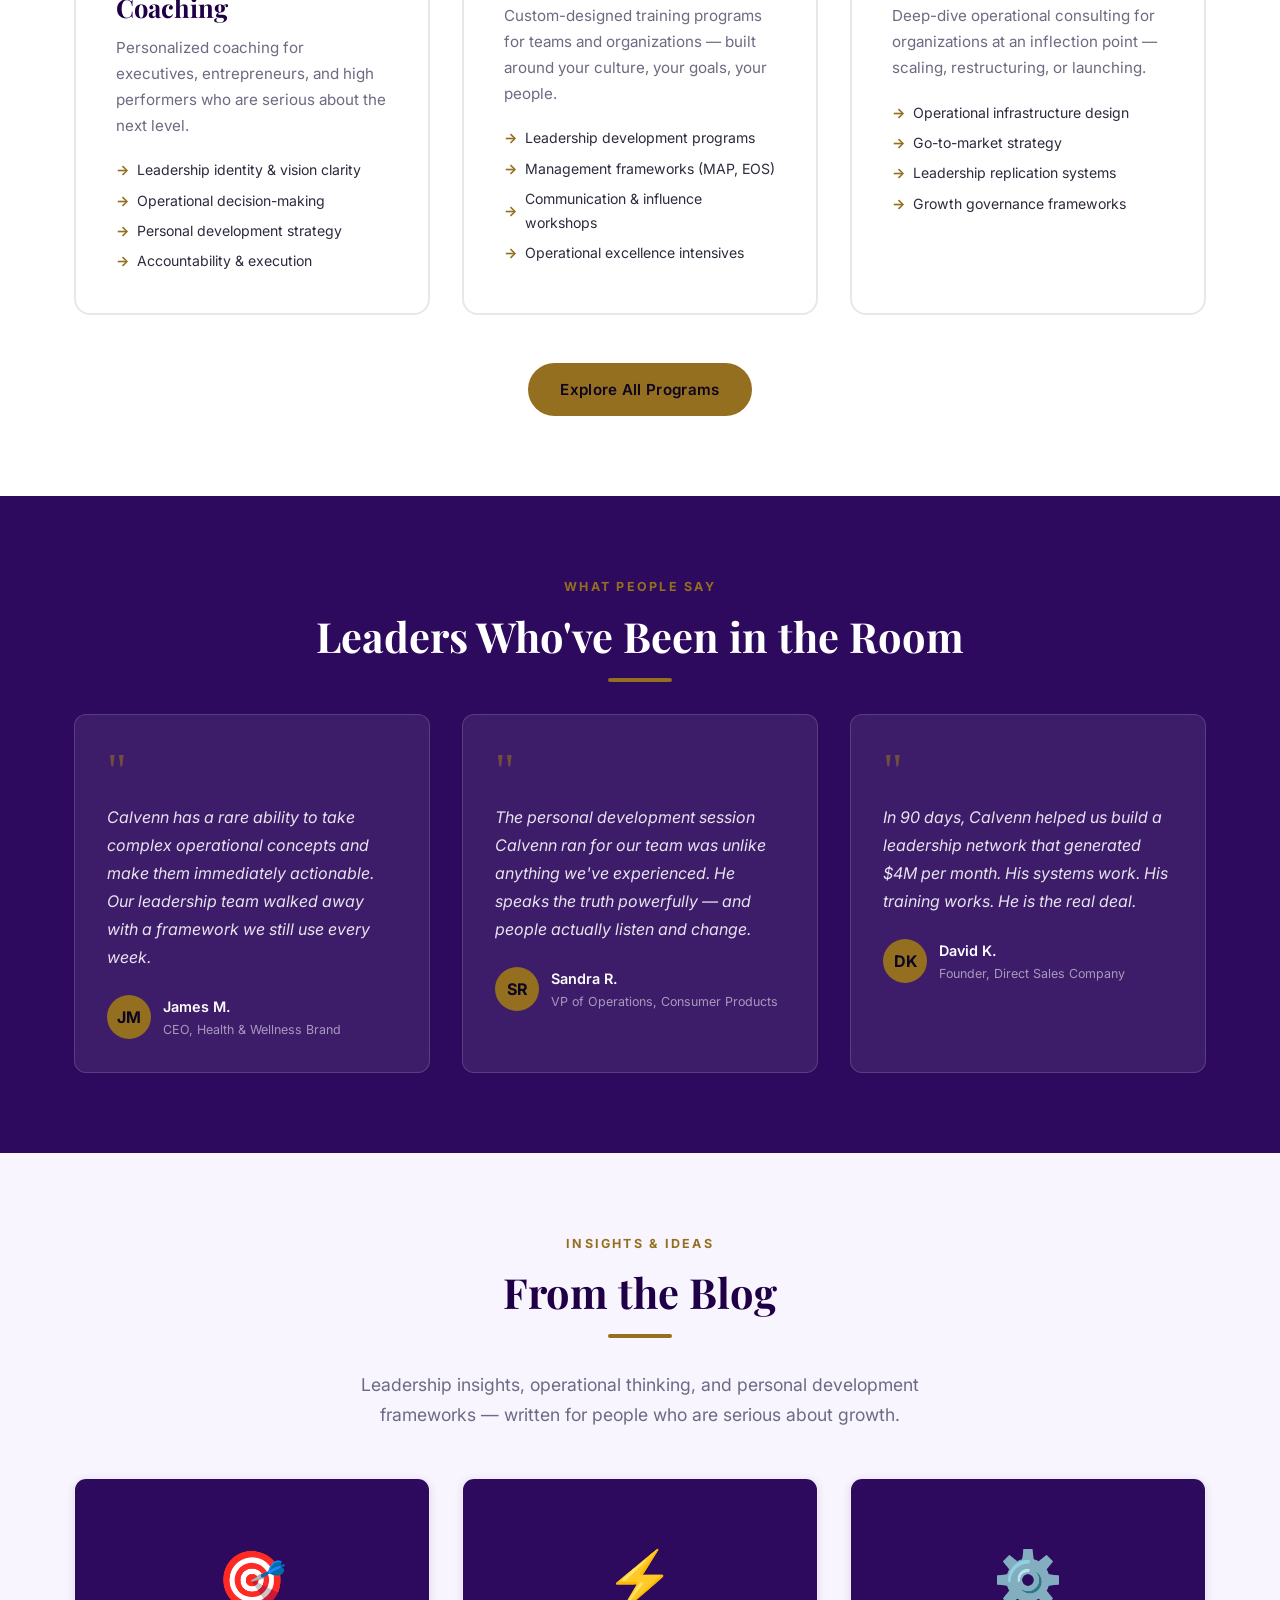
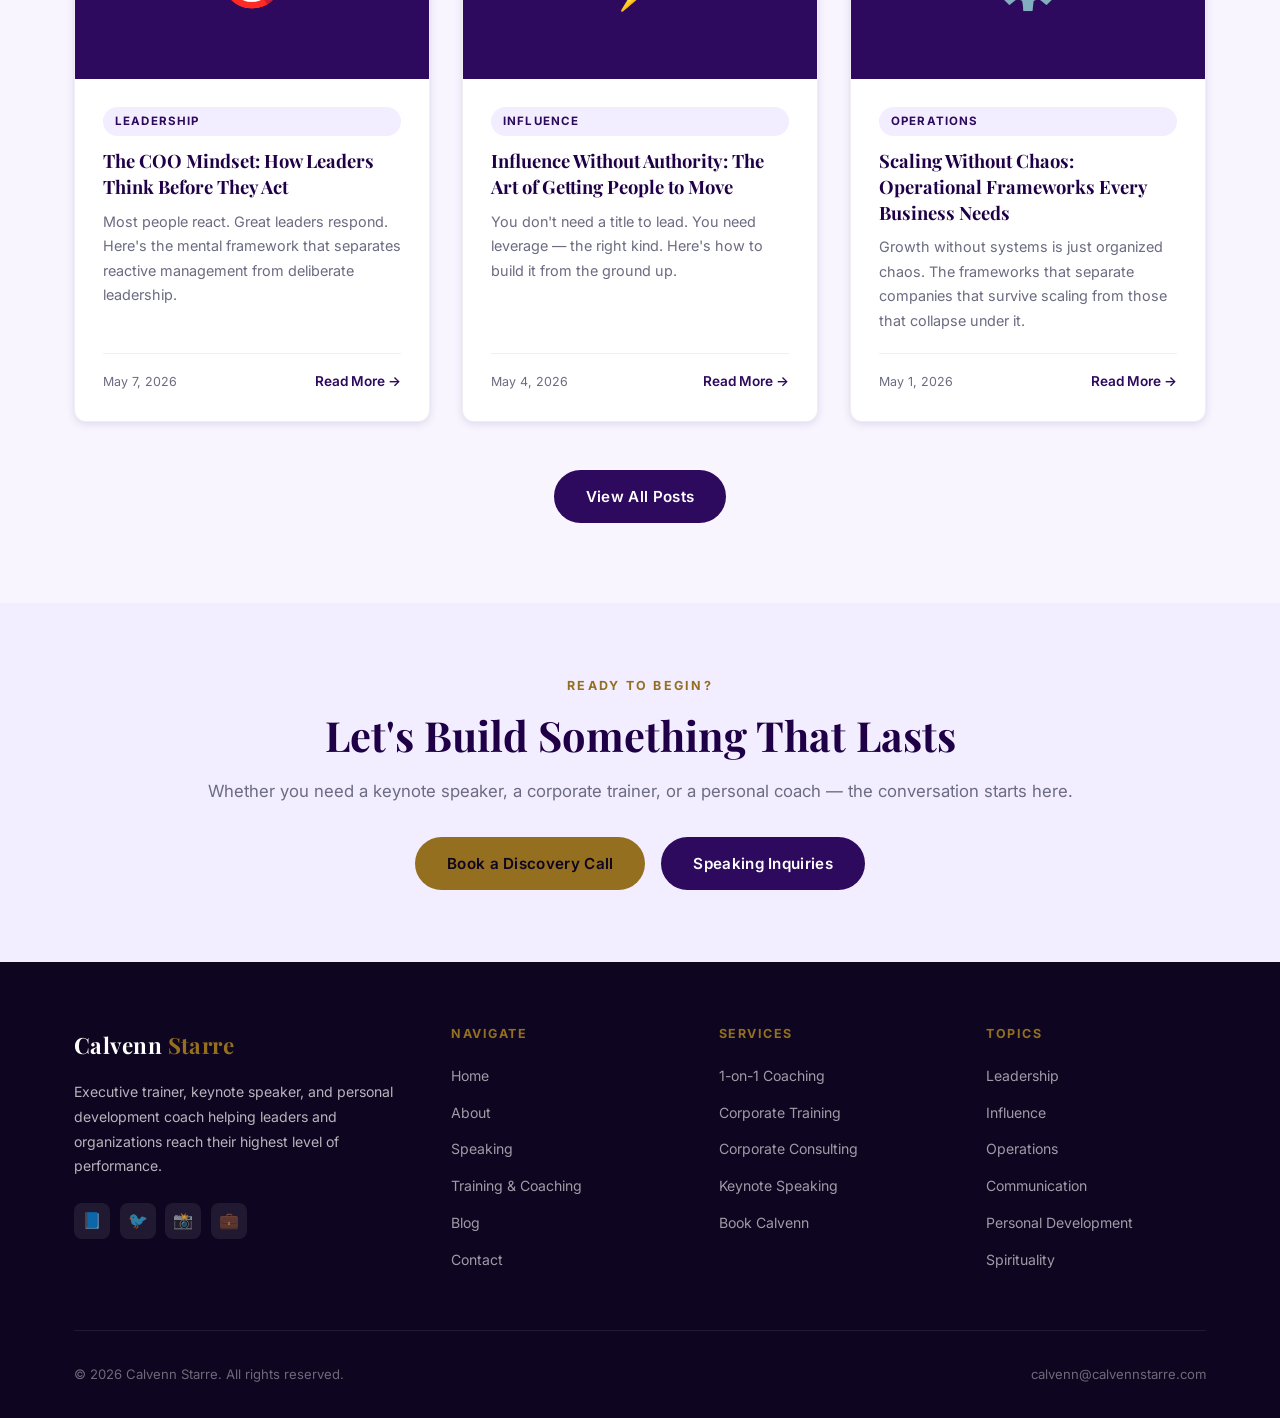
==== commit 2c6d9e6a: "Update speaking photo with properly centered crop" ====
(no text change in the page or its own stylesheets)
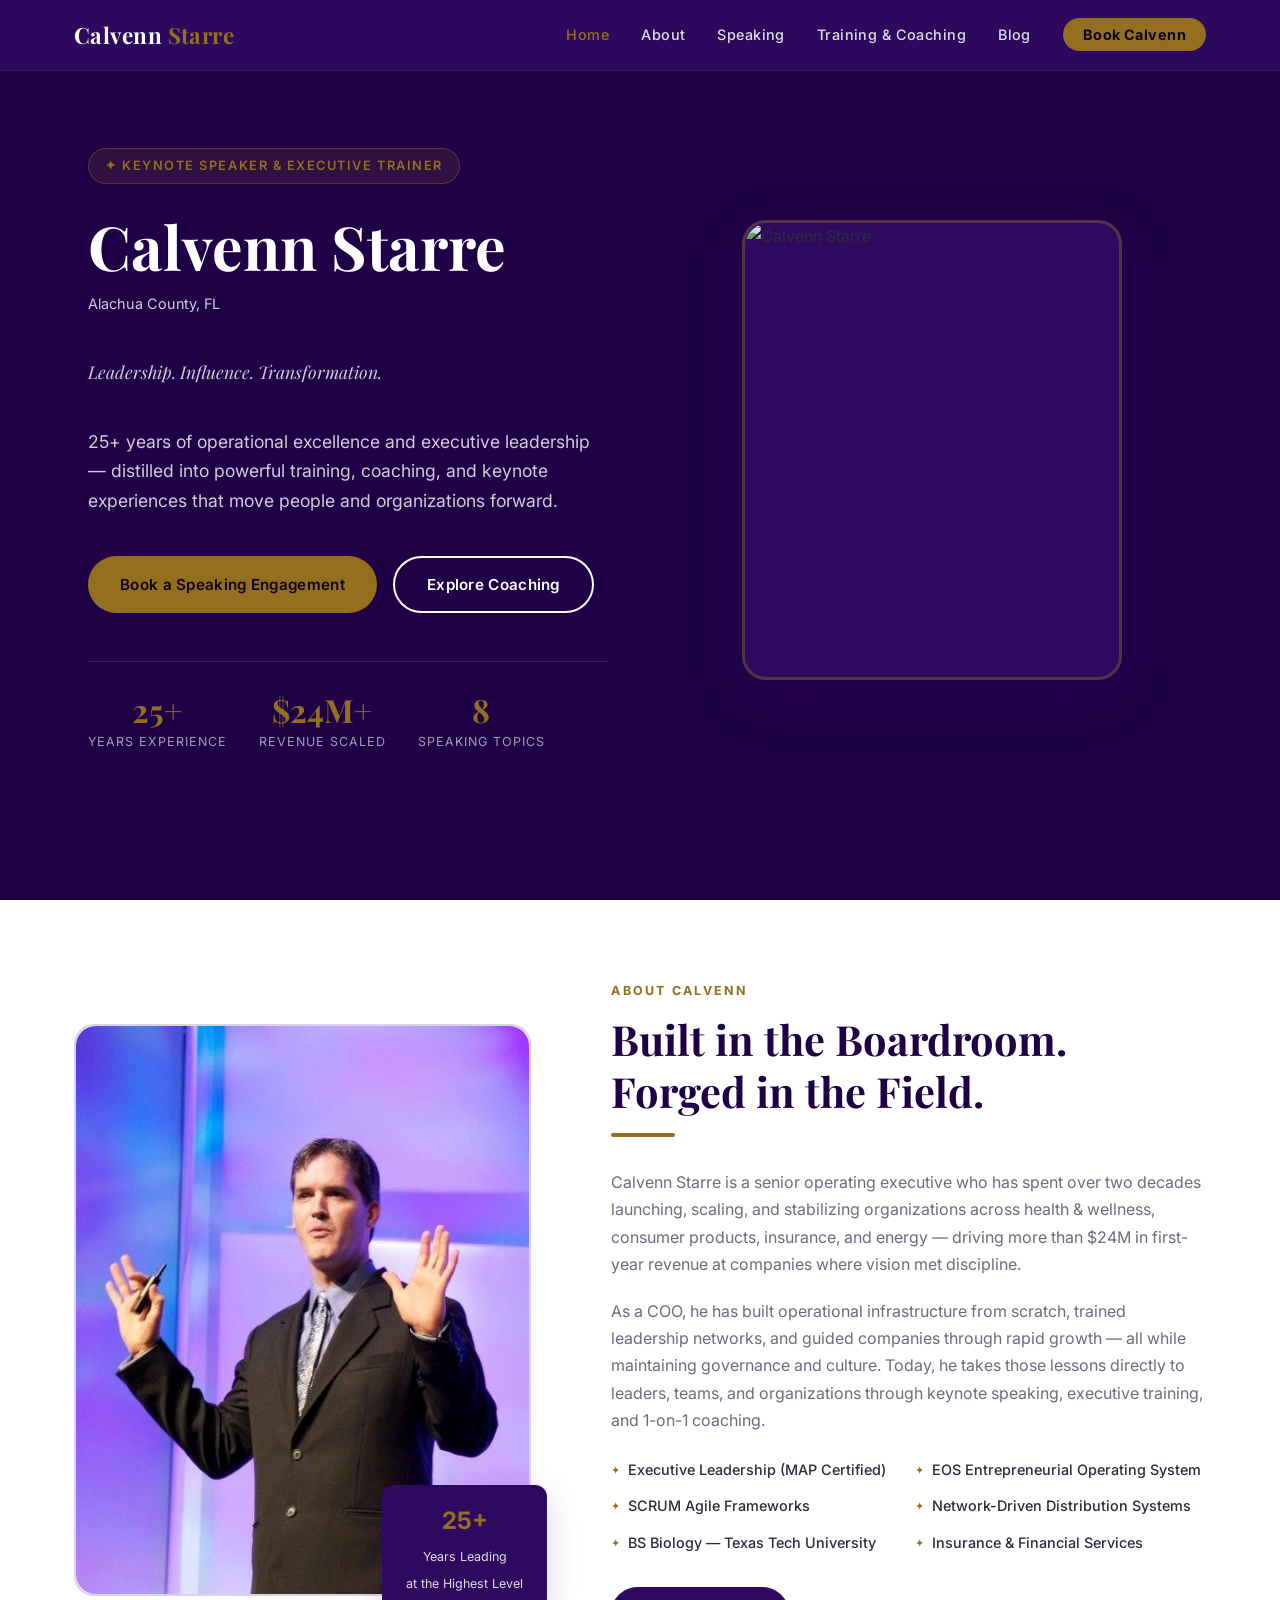
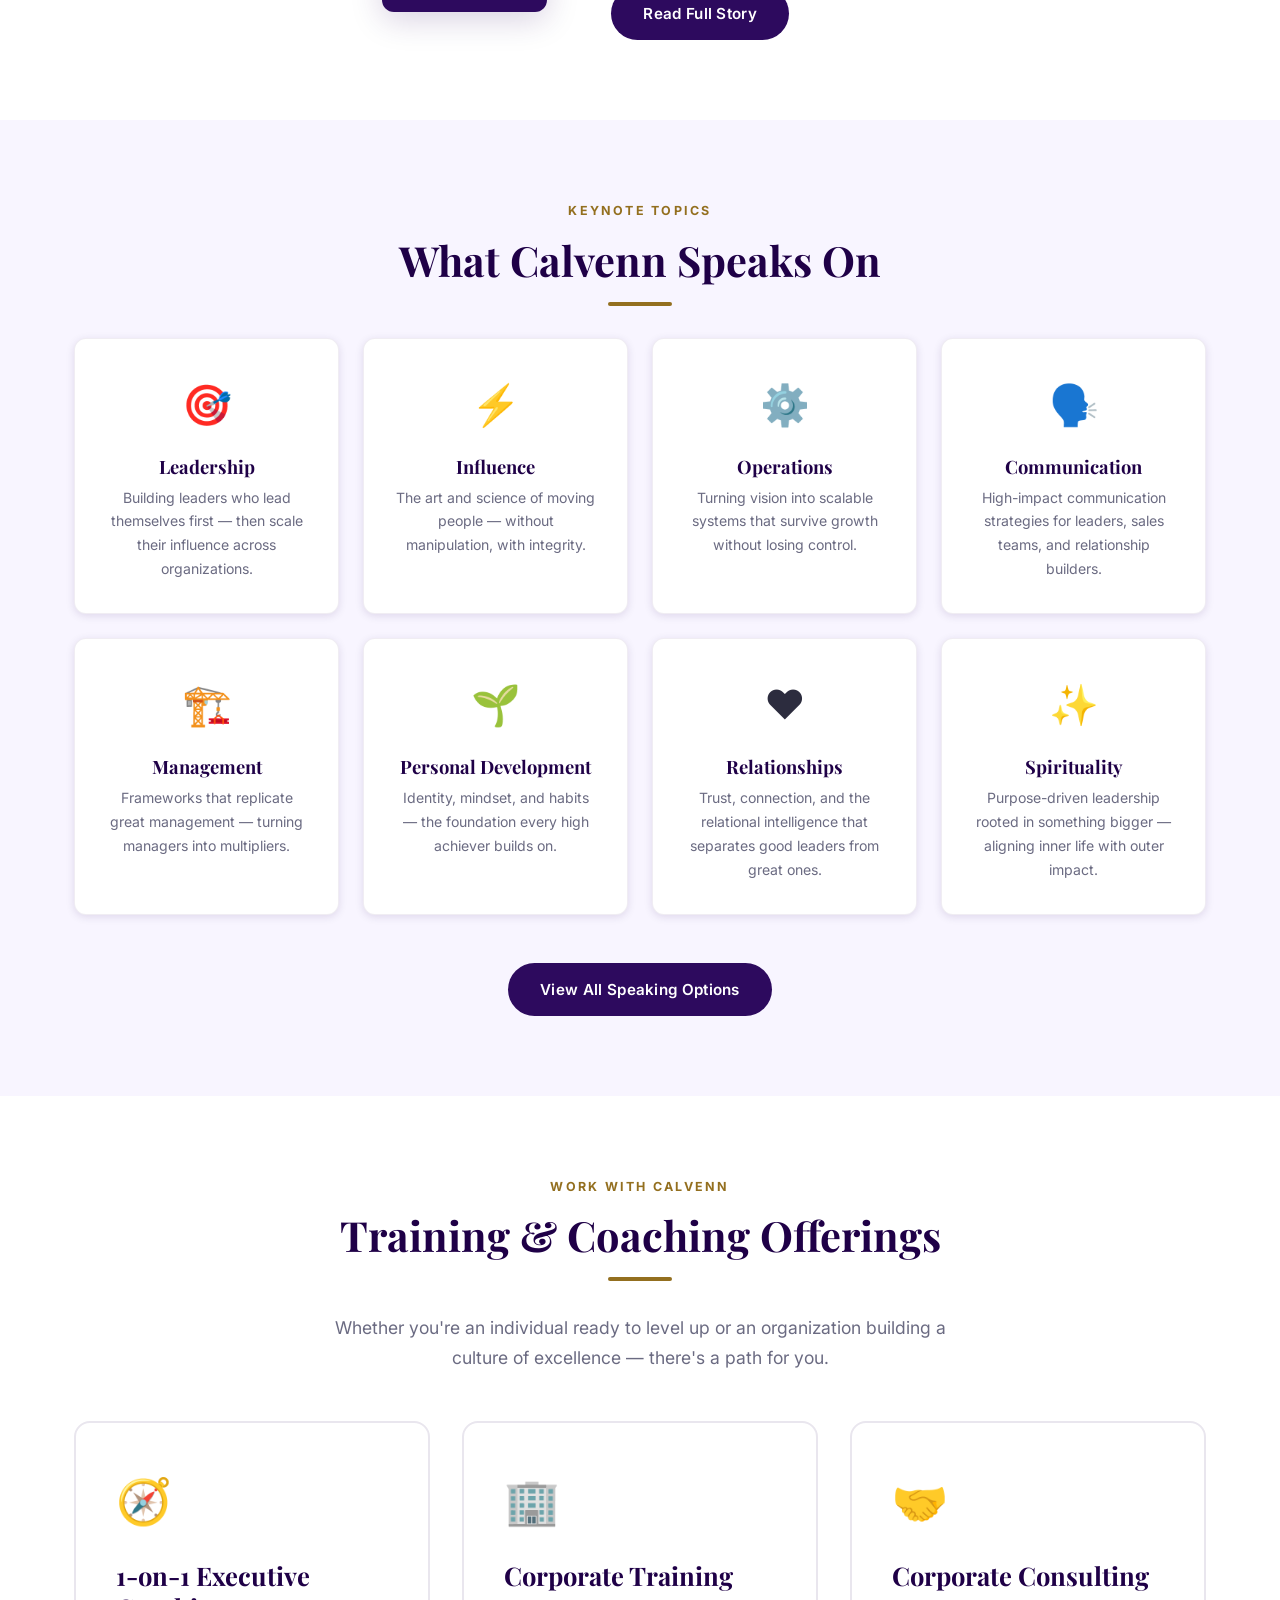
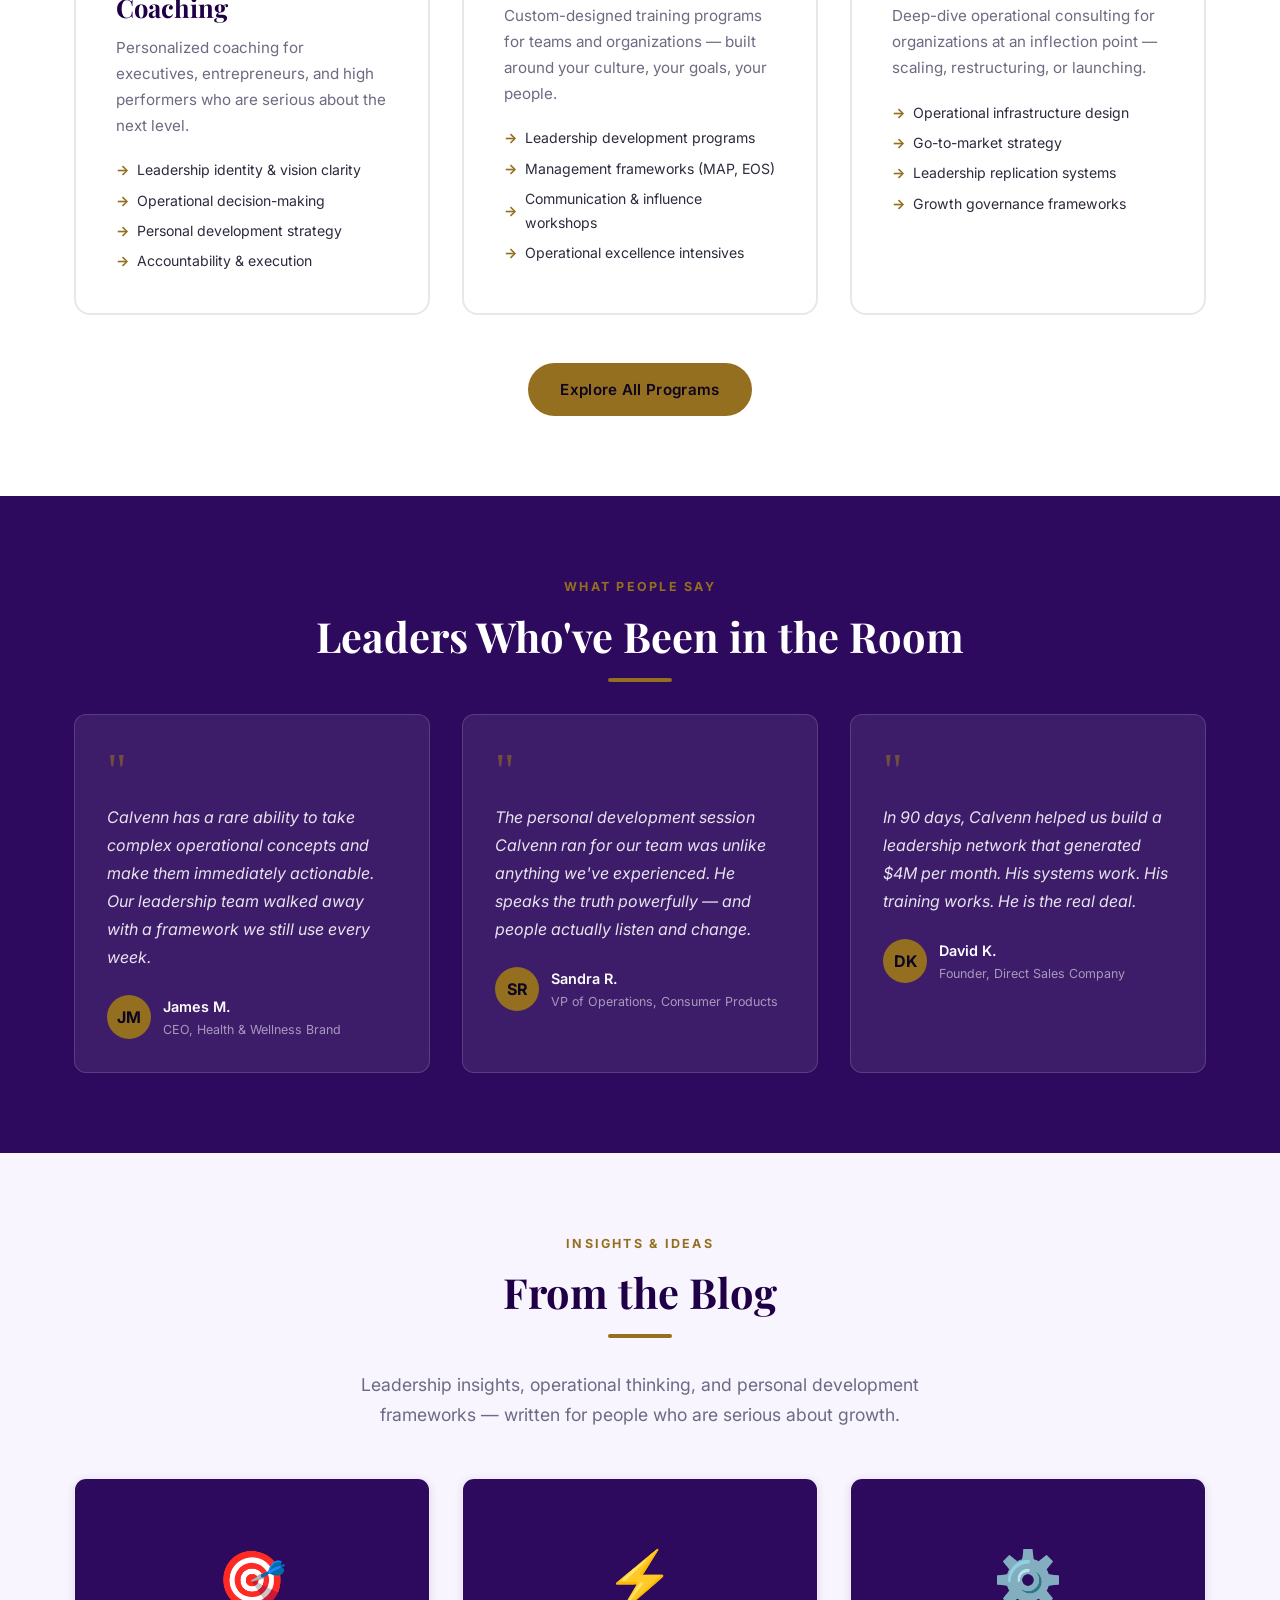
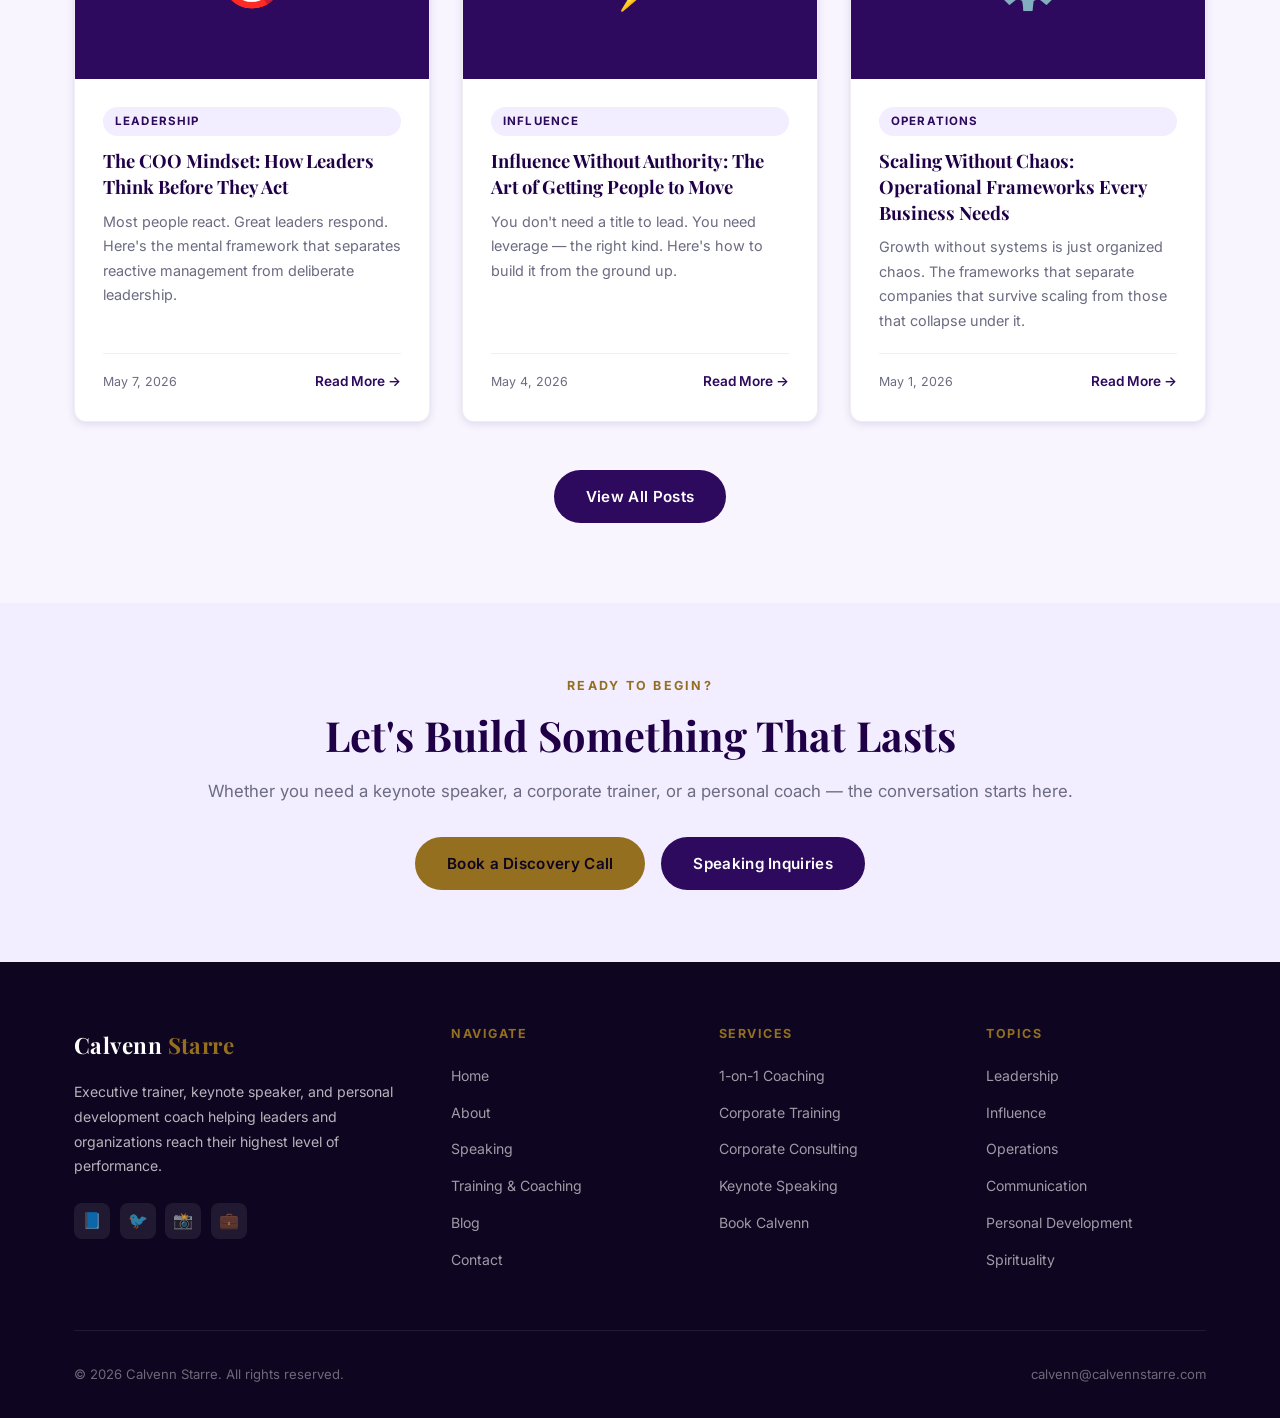
==== commit e4462548: "Fix: Show images on mobile, add Formspree contact form, add location" ====
--- a/index.html
+++ b/index.html
@@ -36,6 +36,7 @@
       <div class="hero-content">
         <div class="hero-tag">✦ Keynote Speaker &amp; Executive Trainer</div>
         <h1>Calvenn Starre</h1>
+        <p style="font-size:0.9rem; color:rgba(255,255,255,0.8); margin-top:0.5rem;">Alachua County, FL</p>
         <p class="hero-subtitle">Leadership. Influence. Transformation.</p>
         <p>25+ years of operational excellence and executive leadership — distilled into powerful training, coaching, and keynote experiences that move people and organizations forward.</p>
         <div class="hero-buttons">
--- a/css/style.css
+++ b/css/style.css
@@ -948,13 +948,13 @@
 /* ── RESPONSIVE ──────────────────────────────── */
 @media (max-width: 960px) {
   .hero-inner { grid-template-columns: 1fr; text-align: center; }
-  .hero-image { display: none; }
+  .hero-image { margin-top: 2rem; }
   .hero p, .hero-buttons { margin-left: auto; margin-right: auto; }
   .hero-buttons { justify-content: center; }
   .hero-stats { justify-content: center; }
 
   .about-inner { grid-template-columns: 1fr; }
-  .about-image-wrap { display: none; }
+  .about-image-wrap { margin-bottom: 2rem; }
 
   .grid-4 { grid-template-columns: repeat(2, 1fr); }
   .footer-inner { grid-template-columns: 1fr 1fr; }
